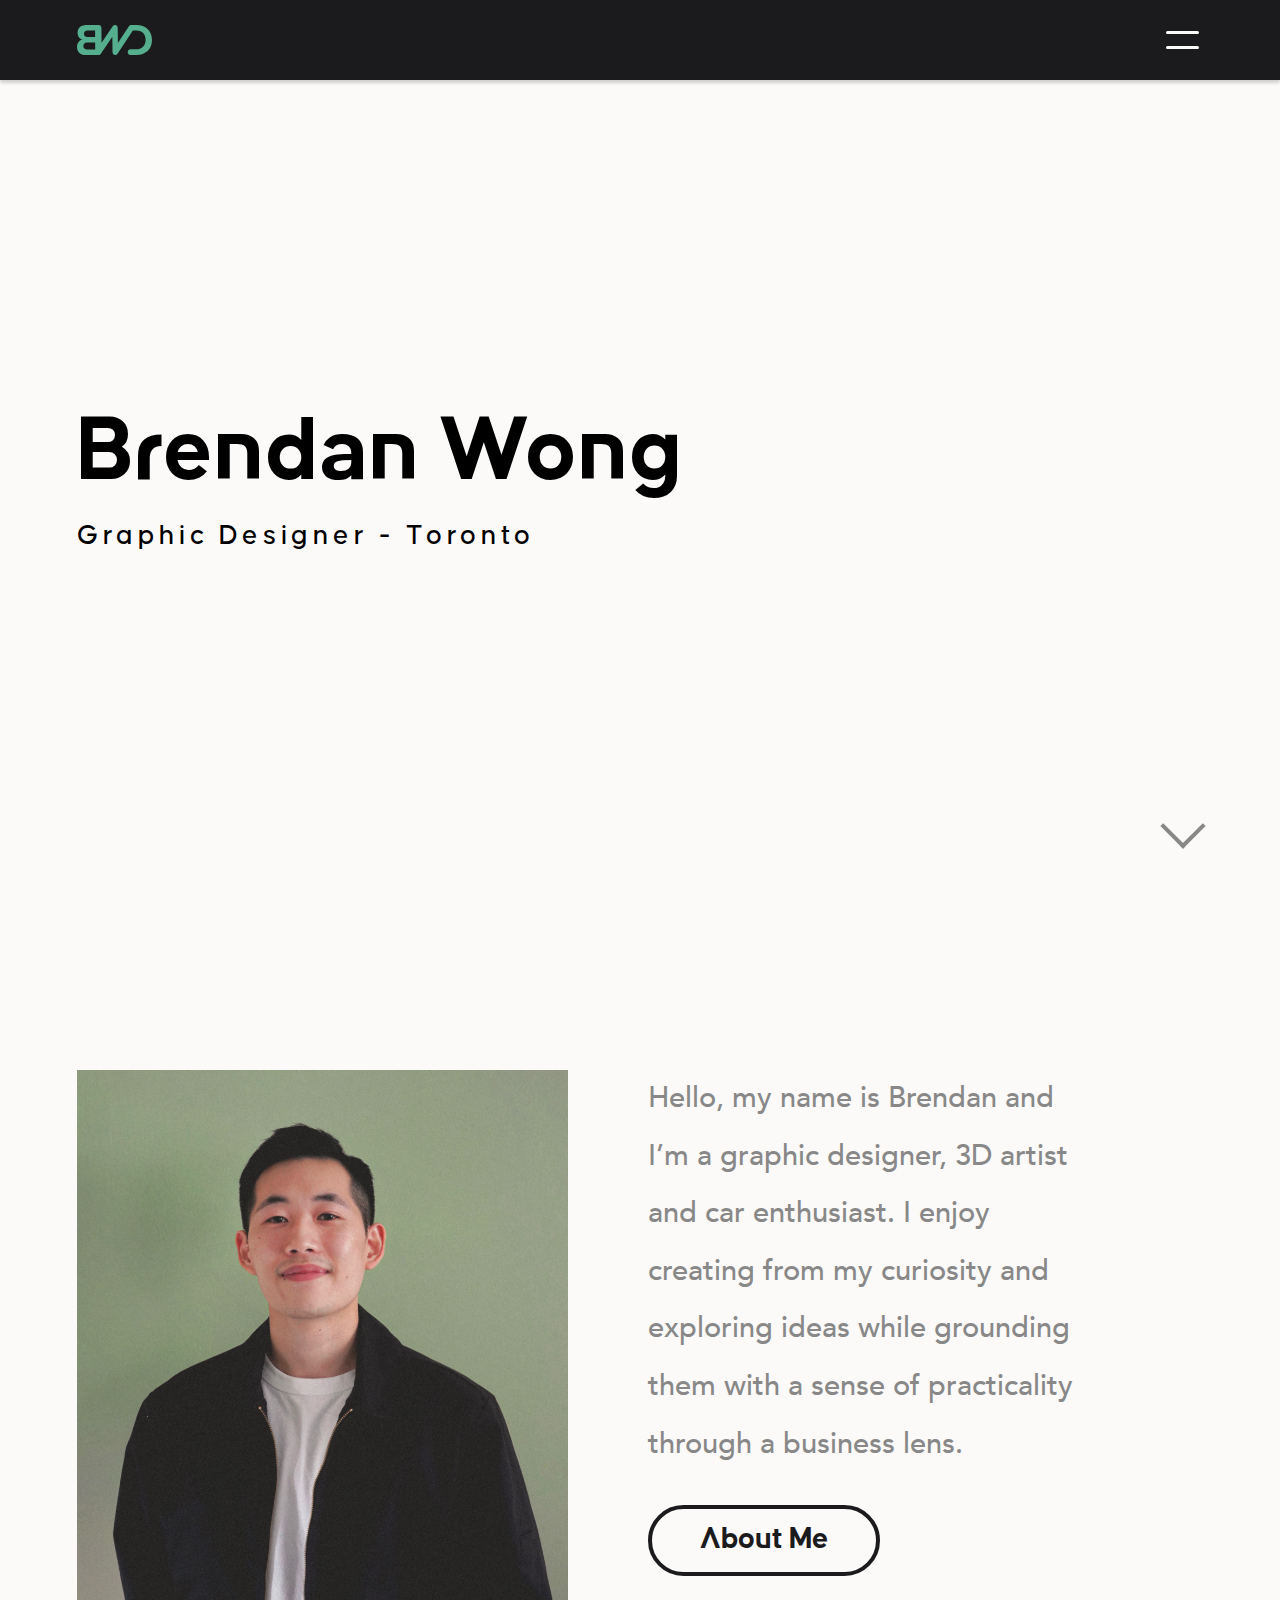
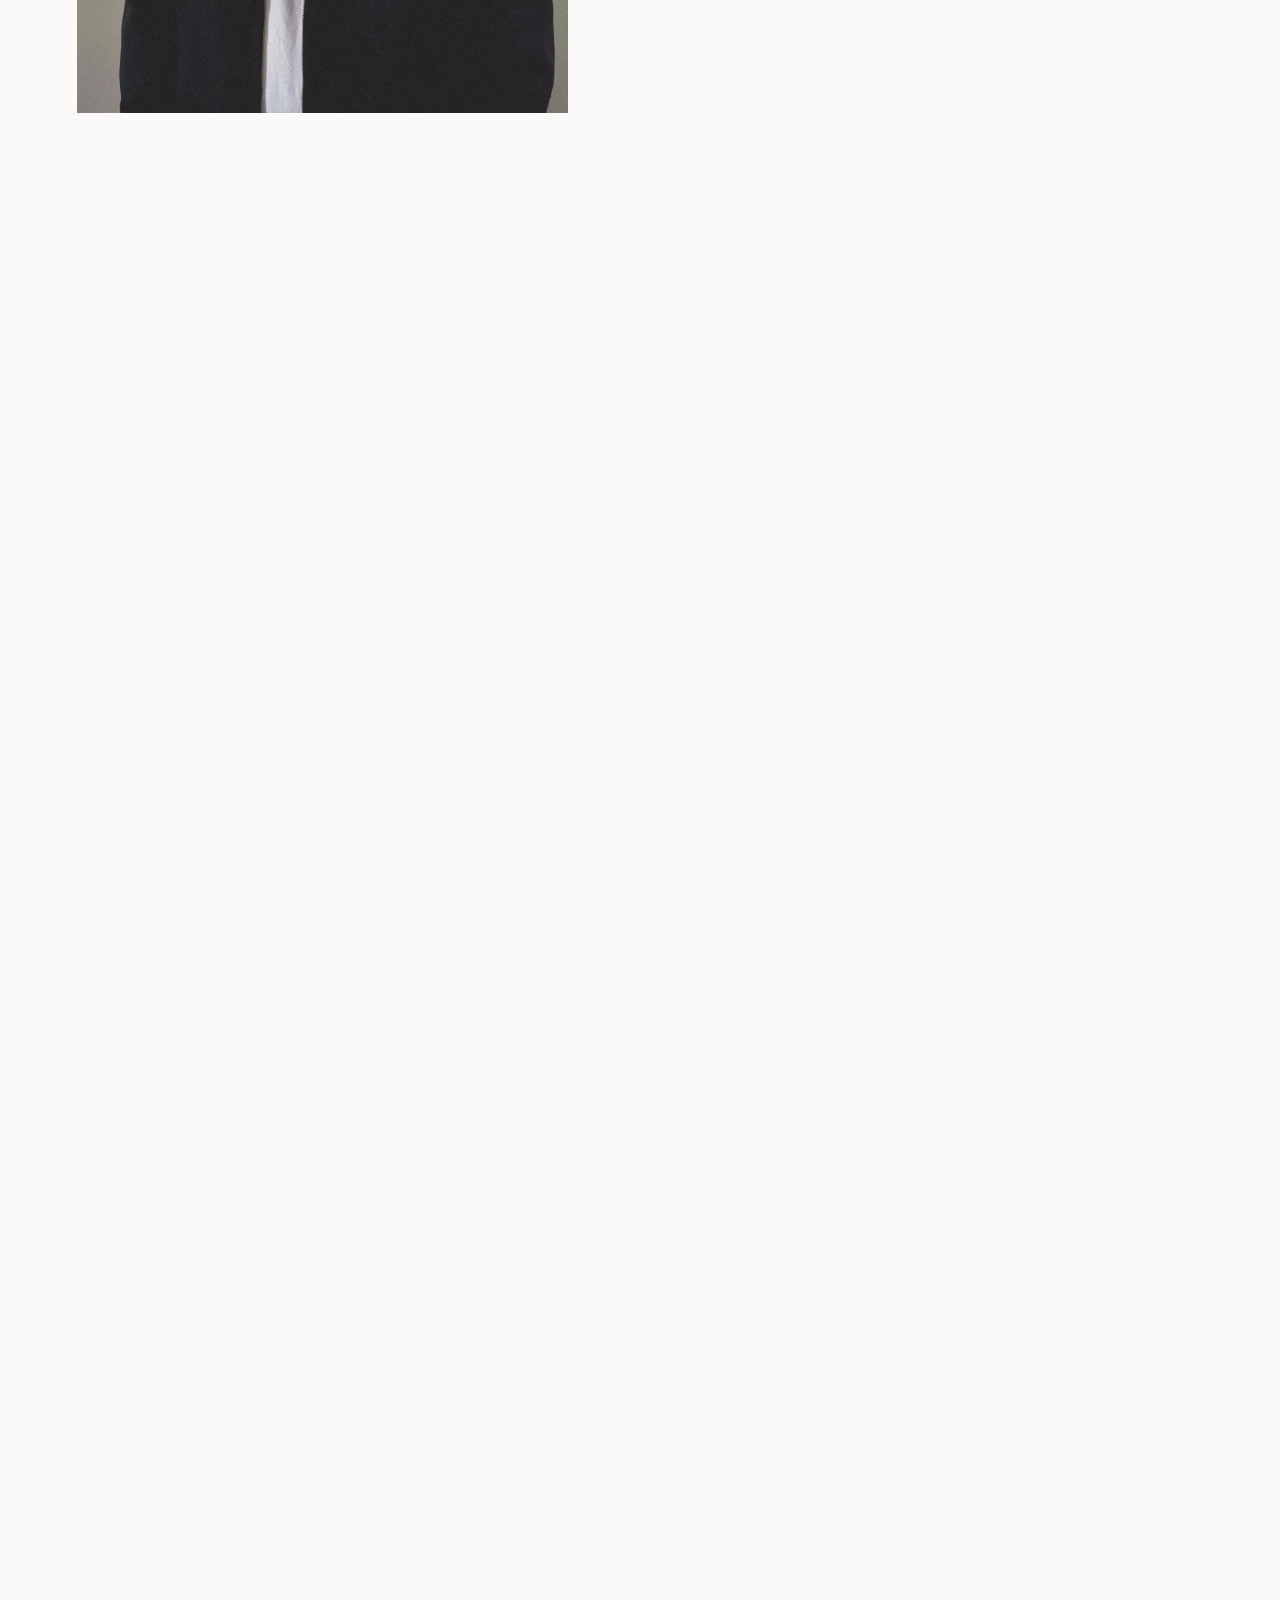
==== index.html @ 690646b8 "arrow and card animations" ====
<!DOCTYPE html>
<html lang="en">
<head>
    <meta charset="UTF-8">
    <meta http-equiv="X-UA-Compatible" content="IE=edge">
    <meta name="viewport" content="width=device-width, initial-scale=1.0">
    <title>Brendan Wong</title>
    <link rel="shortcut icon" href="assets/images/logofavicon.png" type="image/png">
    <link rel="stylesheet" href="css/css-reset.css">
    <link rel="stylesheet" href="css/hamburger.css">
    <link href="https://unpkg.com/aos@2.3.1/dist/aos.css" rel="stylesheet">
    <link rel="stylesheet" href="main.css">

</head>
<body>
<!-- navbar -->
<div class="container">

    <header class="nav-down">
    <a href="index.html"><img src="assets/images/logo.svg" class="logo" alt="Brendan Wong Design"></a>
    <div class="menu-icon">
		<input type="checkbox" id="hamburger">
		<label for="hamburger">
			<span></span>
			<span></span>
        </label>
	</div>
        <div class="navigation">
        <div class="navitext">
            <h1>01</h1>
            <a href="index.html" id="currentpage">Work</a>
            <h1>02</h1>
            <a href="about.html">My Story</a>
            <h1>03</h1>
            <a href="explorations.html">Explorations</a>
        </div>
    </div> 
    </header>
  
</div>

        <!-- hero section -->
 
            <section class="herobox">
                <img src="assets/images/geometric.co.gif" class="heroimage" alt="floating cone and cylinder shapes">
                <div class="container">
                    <div class="herotext">
                        <h1>Brendan Wong</h1>
                        <h3>Graphic Designer - Toronto</h3>
                    </div>
                    <a href="#nextsection" class="arrow"></a>
                  
                </div>
            </section>

        <!-- about section -->

    <div class="filler" id="nextsection"></div>
        
    <div class="container">
            <section class="aboutme">
            <div class="backing"><img src="assets/images/me.jpg" class="headshot" alt="Picture of Brendan Wong">
            </div>
            <div class="aboutmetext">
                <p>
                   Hello, my name is Brendan and I’m a graphic designer, 3D artist and car enthusiast. I enjoy creating from my curiosity and exploring ideas while grounding them with a sense of practicality through a business lens.</p>
                        <a href="about.html">
                            <div class="aboutbutton">
                     <p>About Me</p>
                </div>
            </a>
            </div>
            </section>
    </div>

        <!-- project title section -->
        <div data-aos="fade-up">
            <div class="container">
                <section class="texttop">
                    <h1>My Work</h1>
                    <p>Learning one project at a time.......</p>
                </section>
            </div>
        </div>

        <!-- project section -->
        <div data-aos="fade-up">
        <div class="container">
            <section class="project-cards">
                <div class="card">
                    <a href="WavyRacing.html">
                    <img src="assets/images/WavyRacing/cover.jpg" class="cover" alt="Porsche 997 GT3 cup car livery">
                    <div class="myoverlay">
                    <div class="myhovertext">
                    <h1>Wavy Racing Livery </h1>
                    <p>Livery Design & Visualization</p>
                </div>
                </div>
                    </a>
            </div>
            
                <div class="card">
                    <a href="Apron.html">
                    <img src="assets/images/Apron/cover.jpg" class="cover" alt="Apron food service website design">
                    <div class="myoverlay">
                        <div class="myhovertext">
                        <h1>Apron. </h1>
                        <p>UX & Visual Design</p>
                    </div>
                    </div>
                </a>
                </div>
            
                <div class="card">
                    <a href="JHotRod.html">
                    <img src="assets/images/Jhotrod/cover.jpg" class="cover" alt="Toyota AE86 Levin Rendering inspired by hot rods">
                    <div class="myoverlay">
                        <div class="myhovertext">
                        <h1>Japanese Hot Rod </h1>
                        <p>3D Modelling & Rendering</p>
                    </div>
                    </div>
                    </a>
                </div>
            
                <div class="card">
                    <a href="WabiSabi.html">
                    <img src="assets/images/WabiSabi/cover.jpg" class="cover" alt="Wabi Sabi Typography Signage & Installation">
                    <div class="myoverlay">
                        <div class="myhovertext">
                        <h1>Wabi Sabi Signage </h1>
                        <p>Typography & Installation</p>
                    </div>
                    </div>
                    </a>
                </div>
            
                <div class="card">
                    <a href="InvisionEng.html">
                    <img src="assets/images/InvisionEng/cover.jpg" class="cover" alt="Invision Engineering Solutions Inc Business Card Mockup">
                    <div class="myoverlay">
                        <div class="myhovertext">
                        <h1>InVision Engineering </h1>
                        <p>Logo Design & Layout Design</p>
                    </div>
                    </div>
                    </a>
                </div>
            
            </section>
        </div>
        </div>

    
<!-- footer section -->
<div class="container">
    <footer>
            <div class="breakupline"></div>
            <div data-aos="fade-up">
                <div class="footer-title">
                    <h1>Let's Get in Touch.</h1>
                </div>
    
            <div class="footer-links">
                <div class="footer-left">
                    <ul>
                        <li><a href="mailto:brendanwong20@gmail.com">brendanwong20@gmail.com</a></li>
                    </ul>
                </div>
            <div class="footer-right">
                <ul>
                    <li><a href="assets/resume/BrendanWongResume.pdf">Resume</a></li>
                    <li><a href="https://www.instagram.com/brendow.box/">Instagram</a></li>
                    <li> <a href="https://www.linkedin.com/in/brendanwong1/">Linkedin</a></li>
                    <li> <a href="https://www.behance.net/brendanwong86/">Behance</a></li>
                </ul>
            </div>
            </div>
            <div class="lasttext">
                <p>Copyright © 2022 Designed & Coded by Brendan Wong</p>
            </div>
            </div>
    </footer>
</div>


<!-- js -->
<script src="https://ajax.googleapis.com/ajax/libs/jquery/3.5.1/jquery.min.js"></script>
<script src="js/menu.js"></script>
<script src="js/lockbodyscroll.js"></script>
<script src="https://unpkg.com/aos@2.3.1/dist/aos.js"></script>
<script>AOS.init(
    {
    disable: 'mobile',
    once: true
    });
    </script>




</body>
</html>
---- css/hamburger.css ----
.menu-icon {
	 transform: scale(1.5);
}
 .menu-icon {
	 position: relative;
	 width: 50px;
	 height: 50px;
	 cursor: pointer;
}
 .menu-icon #hamburger {
	 display: block;
	 width: 100%;
	 height: 100%;
	 position: relative;
	 cursor: pointer;
	 z-index: 2;
	 -webkit-touch-callout: none;
	 position: absolute;
	 opacity: 0;
}
 .menu-icon label {
	 margin: auto;
	 position: absolute;
	 top: 0;
	 right: 0;
	 left: 12%;
	 bottom: 0;
	 width: 22px;
	 height: 12px;
}
 .menu-icon span {
	 position: absolute;
	 display: block;
	 width: 100%;
	 height: 2px;
	 background-color: var(--bar-bg, #FBFAF8);
	 border-radius: 1px;
	 transition: all 0.2s cubic-bezier(0.1, 0.82, 0.76, 0.965);
}
 .menu-icon span:first-of-type {
	 top: 0;
}
 .menu-icon span:last-of-type {
	 bottom: 0;
}

 .menu-icon.active span:first-of-type, .menu-icon #hamburger:checked + label span:first-of-type {
	 transform: rotate(45deg);
	 top: 5px;
   background-color: var(--bar-bg, #BFA97B);
}
 .menu-icon.active label:last-of-type, .menu-icon #hamburger:checked + label span:last-of-type {
	 transform: rotate(-45deg);
	 bottom: 5px;
   background-color: var(--bar-bg, #BFA97B);
}
 .menu-icon.active:hover span:first-of-type, .menu-icon.active:hover span:last-of-type, .menu-icon:hover #hamburger:checked + label span:first-of-type, .menu-icon:hover #hamburger:checked + label span:last-of-type {
	 width: 22px;
}
 @media (min-width: 1024px) {
	 .menu-icon:hover span:first-of-type {
		 width: 26px;
	}
	 .menu-icon:hover span:last-of-type {
		 width: 12px;
	}
}
---- main.css ----
/* global */
:root {
    --clr-primary-200:#BFA97B;
    --clr-primary-400:#CDF4E3;
    --clr-primary-600:#55AE8D;
    --clr-base-100:#FBFAF8;
    --clr-base-500:#888888;
    --clr-base-900:#1B1B1D;
    --ff-primary: 'avenir';
    --ff-accent: 'causten';
    --fs-50: 0.8rem;
    --fs-100: 1.25rem;
    --fs-200: 1.563rem;
    --fs-400: 1.953rem;
    --fs-500: 2.441rem;
    --fs-600: 4.769rem;
    --fs-xs: clamp(0.64rem, 1vw + 1rem, 1.563rem);
    --fs-s: clamp(1rem, 5vw + 1rem, 1.953rem);
    --fs-m: clamp(1rem, 1vw + 1rem, 1.953rem);
    --fs-l: clamp(2.441rem, 8vw + 1rem, 4.769rem);
    --fs-xl: clamp(1.25rem, 8vw + 1rem, 5.961rem);
}

/* fonts */
@font-face {
    font-family: 'avenir';
    src: url(assets/fonts/Avenir-Book.ttf)format('truetype');
    font-weight:200;
    font-style: normal;
}
@font-face {
    font-family: 'avenir';
    src: url(assets/fonts/Avenir-Medium.ttf)format('truetype');
    font-weight: 400;
    font-style: normal;
}
@font-face {
    font-family: 'avenir';
    src: url(assets/fonts/Avenir-MediumOblique.ttf)format('truetype');
    font-weight: 400;
    font-style: oblique;
}
@font-face {
    font-family: 'avenir';
    src: url(assets/fonts/Avenir-Black.ttf)format('truetype');
    font-weight: 600;
    font-style: normal;
}
@font-face {
    font-family: 'causten';
    src: url(assets/fonts/Causten-Bold.ttf)format('truetype');
    font-weight: bold;
    font-style: normal;
}
@font-face {
    font-family: 'causten';
    src: url(assets/fonts/Causten-Medium.ttf)format('truetype');
    font-weight: normal;
    font-style: normal;
}

html {
    scroll-behavior: smooth;
    overscroll-behavior: none;
    position: static;
    overflow-y: auto;
}

body {
    background-color:#FBFAF8; 
}

h1,
h2,
h3 {
    font-family: var(--ff-accent);
    font-weight: bold;
    line-height: 1;
}

a {
    color: var(--clr-base-900);
    text-decoration: none;
}

a,p {
    font-family: var(--ff-primary);
    font-weight: 400;
    font-size: var(--fs-200);
    line-height: 2;
}

img {
    max-width: 100%;
    display: block;
}

div:hover, a:hover, span:hover {
    transition: all .3s ease;
    -webkit-transition: all .3s ease;
}

.container {
    margin-inline: auto;
    width: min(88%,125rem);  
}

.container-projects {
    margin-inline: auto;
    width: min(58%,115rem);  
}

section:not(.herobox) {
    padding-block: min(10vh,8rem);
}

/* navbar */
header {
    padding-inline: clamp(1.25rem, 6vw, 10rem);
    background-color:var(--clr-base-900);
    height: 5rem;
    width: 100%;
    box-shadow: 0px 3px 3px rgba(0, 0, 0, 0.166);
    position: fixed;
    top:0;
    left:0;
    display: flex;
    justify-content: space-between;
    align-items: center;
    transition: top 0.2s ease-in-out;
    z-index: 99;
}

.navigation {
    padding-inline: clamp(1.25rem, 6vw, 10rem);
    background-color:var(--clr-base-900);
    height: 0;
    position: fixed;
    overflow: hidden;
    top:5rem;
    left:0;
    right:0;
    transition: top 0.2s ease-in-out;
    transition: 0.5s;
}

.nav-up {
    top: -10rem;
}

.logo {
    width: 25%;
}

  .navitext {
      place-items: center;
    padding-block: min(10vh,2rem);
  }
.navigation h1 {
    font-family: var(--ff-primary);
    font-weight: 900;
    font-size: var(--fs-xs);
    color: var(--clr-base-100);
  }
  .navigation a {
    font-family: var(--ff-accent);
    font-feature-settings: "aalt";
    font-weight: bold;
    display: block;
    font-size: var(--fs-l);
    color: rgba(0, 0, 0, 0);
    -webkit-text-stroke: 1px var(--clr-base-100);
    padding-block: min(1vh, 3rem);
    padding-inline: min(5vw, 10rem);
  }

  .navigation a:hover {
    color: var(--clr-primary-400);
    -webkit-text-stroke: 1px transparent;
  }

  #currentpage {
    color: var(--clr-base-100);
    -webkit-text-stroke: 1px transparent;
  }

  
/* main page */
/* hero section */
.heroimage {
    position: relative;
    width: 100%;
    min-height: 100vh;
    object-fit: cover;
}

.herotext {
    position: absolute;
    top: 45%;
}

.herotext h1 {
    font-size: var(--fs-xl);
    font-feature-settings: "aalt";
}

.herotext h3 {
    font-weight: 200;
    font-size: var(--fs-m);
    letter-spacing: 0.3rem;
    line-height: 8vh;
}

.arrow {
position: absolute;
  content: '';
  width: 2rem;
  height: 2rem;
  right: min(6.3vw, 10.3rem);
  top: 90%;
  border-left: none;
  border-top: none;
  border-right: 0.3rem var(--clr-base-500) solid;
  border-bottom: 0.3rem var(--clr-base-500) solid;
  transform: rotate(45deg);
  transition: 0.5s all ease 0s;
  -webkit-transition: 0.5s all ease 0s;
  -moz-transition: 0.5s all ease 0s;
  -ms-transition: 0.5s all ease 0s;
}

.arrow:hover {
    border-right: 0.3rem var(--clr-primary-600) solid;
    border-bottom: 0.3rem var(--clr-primary-600) solid;
}

  
/* short bio section */

.filler {
    height: 2rem;
}

.aboutme {
    display: flex;
    flex-direction: row;
    justify-content: space-between;
    margin-top: 3rem;
}

.aboutme img {
    width: 100%;
    padding-right: 5rem;
}

.aboutmetext {
    padding-right: 8rem;
}

.aboutmetext p {
    font-size: var(--fs-m);
    color: var(--clr-base-500);
}

.aboutbutton {
    background-color: transparent;
    border: 0.3rem #1b1b1d;
    border-style: solid;
    border-radius: 5rem;
    padding: 0 3rem;
    display: inline-block;
    position: relative;
    margin-top: 2rem;
}

.aboutbutton p {
    color: var(--clr-base-900);
    font-family: var(--ff-accent);
    font-feature-settings: "aalt";
    text-align: center;
    font-weight: 600;
    font-size: var(--fs-s);  
}

.aboutbutton:hover {
    background-color:var(--clr-primary-400);
}

/* projects title */
.texttop h1{
    font-size: var(--fs-xl);
    font-feature-settings: "aalt";
    color: var(--clr-primary-600);
}

.texttop p {
    margin-top: 1rem;
    font-weight: 200;
    font-size: var(--fs-400);
}

/* project cards */
.container-projects {
    display: flex;
    flex-wrap: wrap;
}

.card {
    position: relative;
    background-color: var(--clr-base-500);
    width: 100%;
    height: 50vh;
    margin-bottom: 7vh;
    transition: 0.5s all ease 0s;
    -webkit-transition: 0.5s all ease 0s;
    -moz-transition: 0.5s all ease 0s;
    -ms-transition: 0.5s all ease 0s;
} 

.card:hover{
    transform: translateY(-1rem);
}

.cover {
    width: 100%;
    height: 100%;
    object-fit: cover;
}

.myoverlay {
    position: absolute;
    opacity: 0;
    width: 100%;
    height: 50vh;
    top: 0;
    left: 0;
    background: linear-gradient(180deg, rgba(123, 140, 133, 0.8) 26%, rgba(111,84,38,0.12) 100%);
}

.myoverlay:hover {
    opacity: 1;  
}

.myhovertext {
    padding-block: min(50vh, 3rem);
    padding-inline: min(50vw, 1rem);
}

.myhovertext h1 {
    font-size: var(--fs-600);
    color: var(--clr-base-100);
    font-feature-settings: "aalt";
    margin-bottom: 1rem;
}

.myhovertext p {
    font-size: var(--fs-400);
    color: var(--clr-base-100);
}

/* about page */
/* text & image */
.mystory {
    margin-top: 6rem;
    display: flex;
    align-items:flex-start;
    justify-content: space-between;
}

.mystory p {
    margin-right: 8rem;
    font-weight: 200;
    font-size: var(--fs-200);
}


/* accordions */

.dropdown {
    margin-bottom: 5rem;
}

.line {
    background-color: var(--clr-base-500);
    min-height: 0.2rem;
}

.FAQ {
    display: flex;
    align-items: center;
    justify-content: space-between;
    flex-wrap: wrap;
}

.FAQ h1 {
    font-family: var(--ff-accent);
    font-weight: bold;
    font-size: var(--fs-m);
    margin: 2rem 0;
}

.content div {
    margin: 2rem 0;
}

.content h3 {
    font-size: var(--fs-200);
    margin-top: 2rem;
    margin-bottom: 1rem;
}

.content p {
    font-weight: 200;
    font-size: var(--fs-100);
}

.accordion {
    background-color: transparent;
    border-style: none;
}

.content img {
    margin-left: auto;
    margin-right: auto;
    width: 80%;
}

  .content {
    width: 100%;
    max-height: 0;
    overflow: hidden;
    transition: max-height 0.3s ease-out;
  }
  
  .accordion:after {
    margin-right: 3em;
    content: url(css/svg/accordion-add.svg);
    
  }
  .active:after {
    content: url(css/svg/accordion-minus.svg);  }

  /* project page */

.introimage {
    position: relative;
    width: 100%;
    height: 80vh;
    padding-top: 5rem;
}

.introimage img {
    width: 100%;
    height: 100%;
    object-fit: cover;
}

.bigtitle {
    padding-block: min(5vh,3rem);
}

.bigtitle h1 {
    font-feature-settings: "aalt";
    font-size: var(--fs-600);

}

.projectdetails {
    display: flex;
    margin-bottom: 5rem;
}

.col {
    padding-top: 10rem;
    padding-right: 8rem;

}

.projectdetails h3 {
    font-size:var(--fs-200);
    padding-bottom: 1rem;
}

.projectdetails p {
    font-family: var(--ff-accent);
    font-weight: normal;
    font-size:var(--fs-100);
    color: var(--clr-base-500);
    line-height: 4rem;
}

.writing {
    padding-block: min(3vh,1rem);
}

.writing img, iframe {
    margin: 0 auto;
    padding-bottom: 2rem;
}

iframe {
    width: 100%;
    height: 100vh;
}

.writing h1 {
    font-size:var(--fs-500);
    padding-block: min(5vh,2rem);
}

.writing h3 {
    font-size:var(--fs-100);
    padding-bottom: 1rem;
}

.writing p {
    font-weight: 200;
    font-size:var(--fs-100);
    padding-bottom: 2rem;
}

.question {
    margin: 2rem 0;
    background-color: var(--clr-base-900);
}

.question h1 {
    padding: 3rem 0;
    font-size:var(--fs-500);
    color: var(--clr-base-100);
}

.spacing {
    padding: 3rem 0;
}

/* exploration page */
/* carousel */

.carousel-container h3{
    font-size: var(--fs-m);
    margin-bottom: 5rem;
}

.slideshow {
    width: min(78%,115rem);
    margin-left: auto;
    margin-right: auto;
    margin-top: 2rem;
}
/* footer */

.footer-title {
    padding-block: min(2vh, 1rem);
}

.breakupline {
    background-color: var(--clr-base-500);
    min-height: 0.22rem;
}

.footer-links {
    display: flex;
    justify-content: space-between;
    flex-wrap: wrap;
    padding-block: min(10vh, 8rem);
    font-weight: 200;
}

.footer-links ul {
    margin: 0;
    padding: 0;
    list-style: none;
}

.footer-right {
    margin-right: 17rem;
}

footer h1{
    font-size: var(--fs-l);
    font-feature-settings: "aalt";
    color: var(--clr-primary-600);
}

footer a {
    font-size: var(--fs-200);
    font-weight: 200;
    text-decoration: underline;
}

footer a:hover {
    color:var(--clr-primary-200);
}

footer p {
    font-size: var(--fs-50);
}

.lasttext {
    padding-block: min(2vh, 1rem);
    padding-right: 5rem;

}

@media (max-width:62.5em) {
:root {
        --fs-50: 0.64rem;
        --fs-100: 1rem;
        --fs-200: 1.25rem;
        --fs-400: 1.563rem;
        --fs-600: 3.052rem;
    }
    
    .container-projects {
        margin-inline: auto;
        width: min(88%,125rem);  
    }

    section:not(.herobox) {
        padding-block: min(5vh,4rem);
    }

    /* navbar */
   

    /* main page */
    /* hero section */
    .herotext h3 {
        letter-spacing: 0rem;
    }
    .arrow {
          width: 1.5rem;
          height: 1.5rem;
          right: min(7.5vw, 10.3rem);
          border-right: 0.25rem var(--clr-base-500) solid;
          border-bottom: 0.25rem var(--clr-base-500) solid;
        }
    /* short bio section */
    .aboutme {
        flex-direction: column;
    }

    .aboutme img,
    .aboutmetext {
        padding: 1rem 0;
    }

    .aboutmetext p {
        font-size: var(--fs-400);
    }

    .aboutbutton {
        width: 100%;
    }

    .card:hover{
        transform: translateY(0);
    }

    /* about page */
    /* text & image */
    .mystory {
       flex-direction: column-reverse;
    }
    
    .mystory p {
        margin: 2rem auto;
    }

    .accordion:after {
        margin-right: 1.5em;        
      }
    /* project page */

    .introimage {
        height: 50vh;
    }

    .projectdetails {
      flex-direction: column;
      margin-bottom: 1rem;
    }
    .col {
        padding-top: 2rem;
        padding-right: 0;
    }
    
    .projectdetails p {
        line-height: 2rem;
    }

    .writing p {
        padding-bottom: 1rem;
    }

    /* footer */

    .footer-links {
        flex-direction: column;
        padding-block: min(5vh, 3rem);
    }

    .footer-right {
        margin-right: 5rem;
    }
}
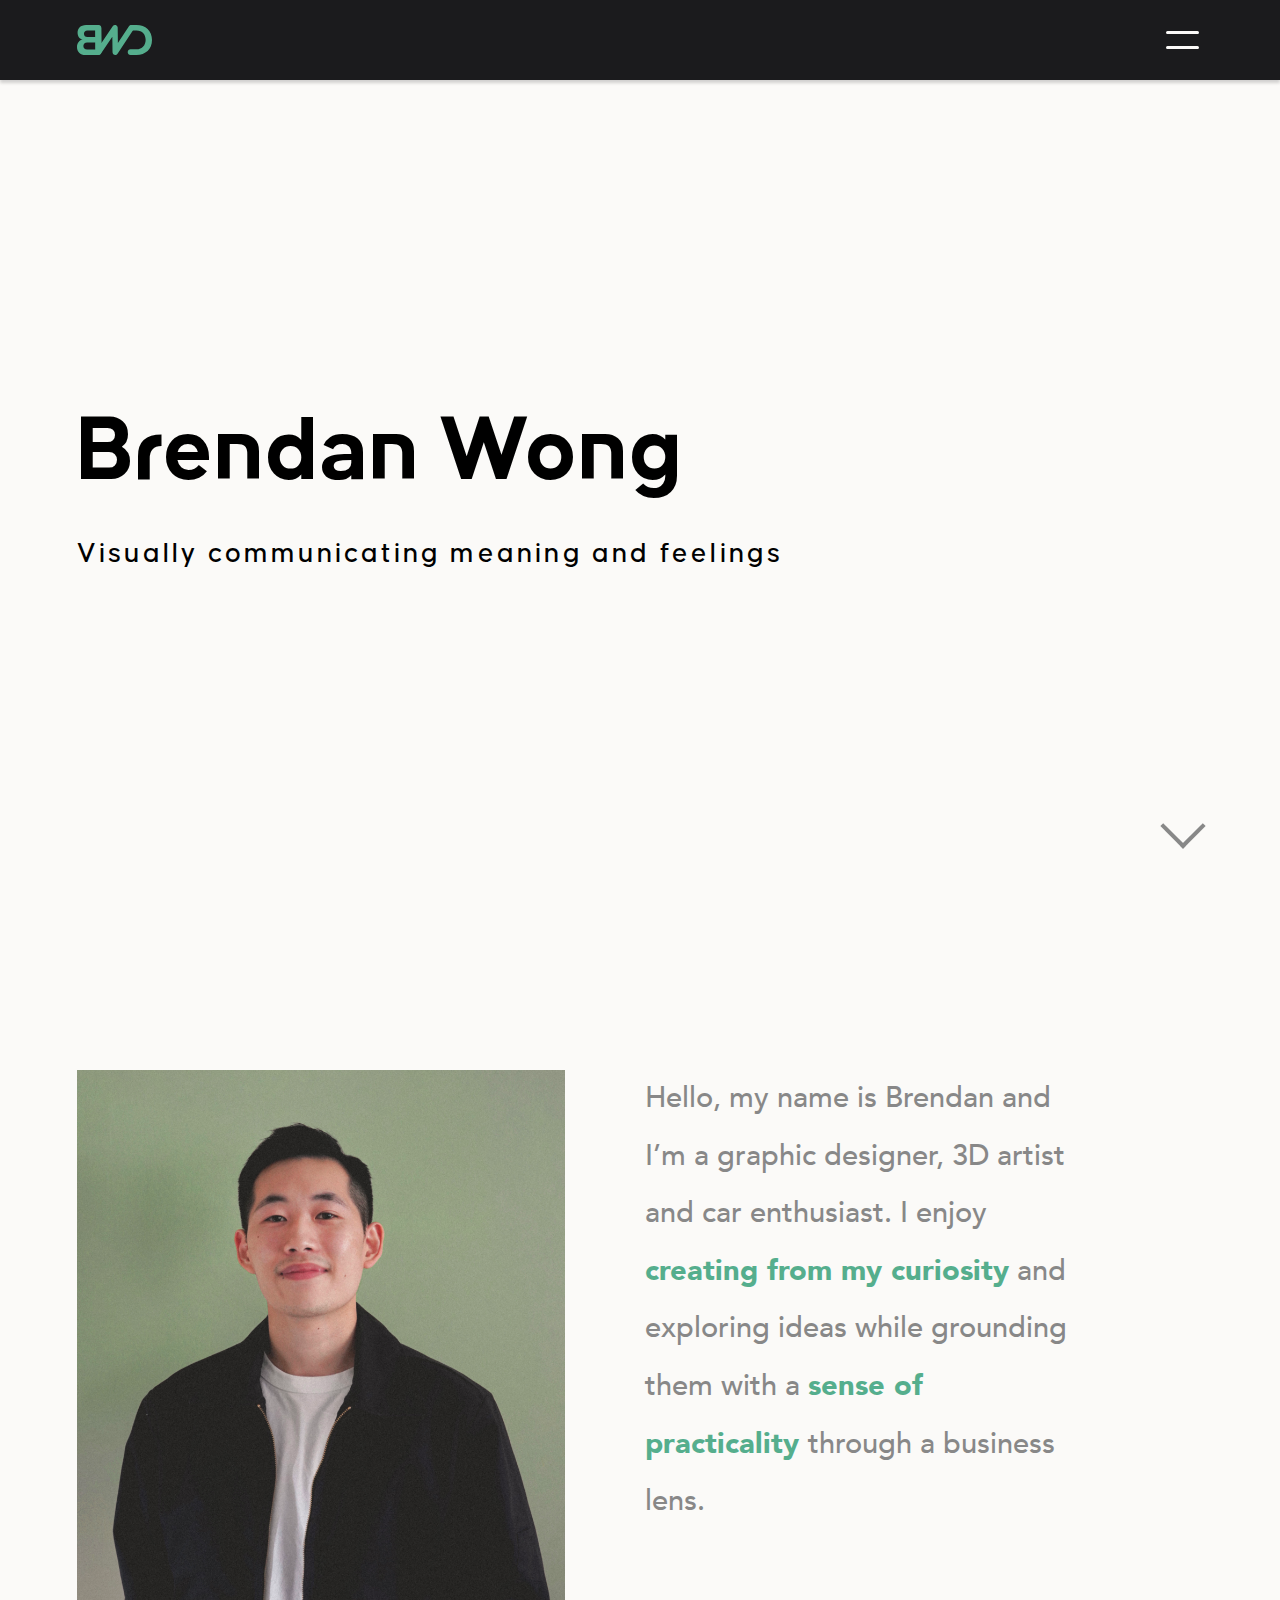
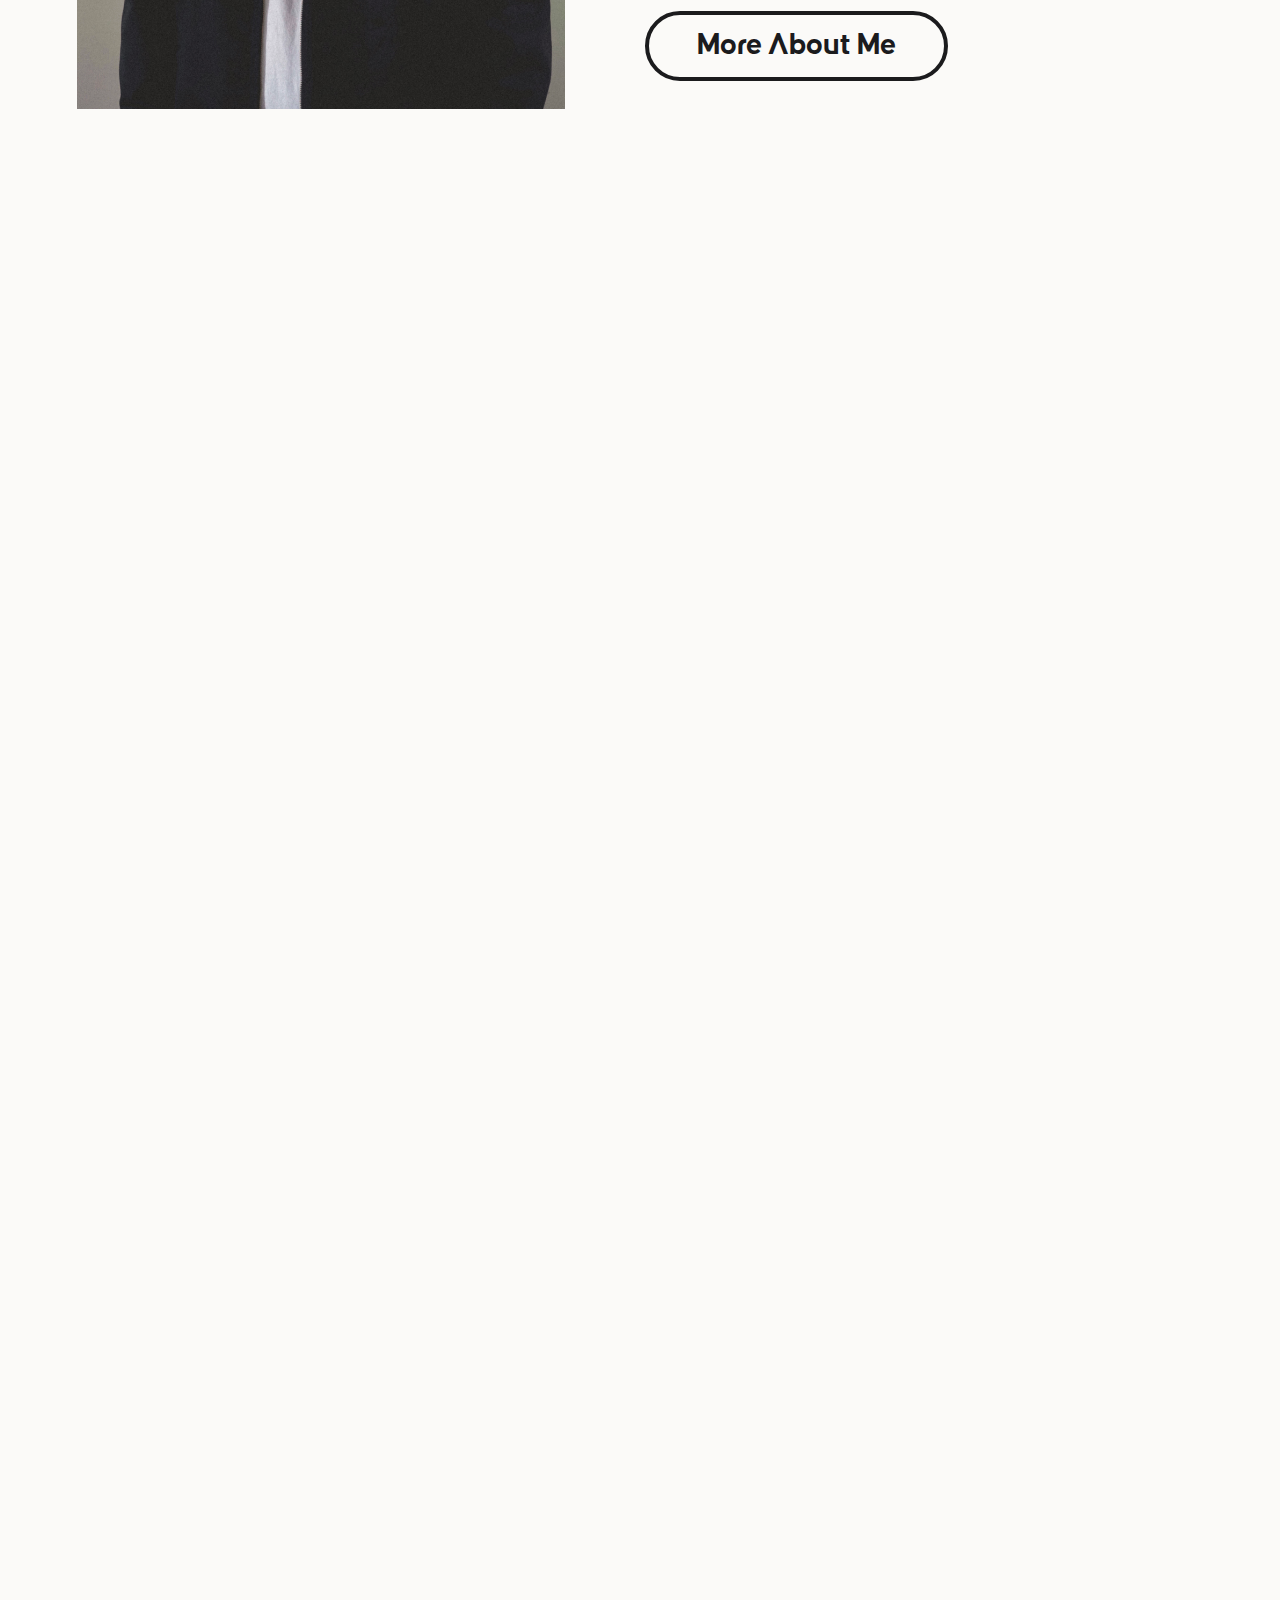
==== commit 395d641b: "Update #1" ====
--- a/index.html
+++ b/index.html
@@ -46,7 +46,7 @@
                 <div class="container">
                     <div class="herotext">
                         <h1>Brendan Wong</h1>
-                        <h3>Graphic Designer - Toronto</h3>
+                        <h3>Visually communicating meaning and feelings</h3>
                     </div>
                     <a href="#nextsection" class="arrow"></a>
                   
@@ -63,10 +63,10 @@
             </div>
             <div class="aboutmetext">
                 <p>
-                   Hello, my name is Brendan and I’m a graphic designer, 3D artist and car enthusiast. I enjoy creating from my curiosity and exploring ideas while grounding them with a sense of practicality through a business lens.</p>
+                   Hello, my name is Brendan and I’m a graphic designer, 3D artist and car enthusiast. I enjoy <span>creating from my curiosity</span> and exploring ideas while grounding them with a <span> sense of practicality </span>through a business lens.</p>
                         <a href="about.html">
                             <div class="aboutbutton">
-                     <p>About Me</p>
+                     <p>More About Me</p>
                 </div>
             </a>
             </div>
@@ -110,6 +110,30 @@
                     </div>
                 </a>
                 </div>
+
+                <div class="card">
+                    <a href="InvisionEng.html">
+                    <img src="assets/images/InvisionEng/cover.jpg" class="cover" alt="Invision Engineering Solutions Inc Business Card Mockup">
+                    <div class="myoverlay">
+                        <div class="myhovertext">
+                        <h1>InVision Engineering </h1>
+                        <p>Logo Design & Layout Design</p>
+                    </div>
+                    </div>
+                    </a>
+                </div>
+
+                <div class="card">
+                    <a href="WabiSabi.html">
+                    <img src="assets/images/WabiSabi/cover.jpg" class="cover" alt="Wabi Sabi Typography Signage & Installation">
+                    <div class="myoverlay">
+                        <div class="myhovertext">
+                        <h1>Wabi Sabi Signage </h1>
+                        <p>Typography & Installation</p>
+                    </div>
+                    </div>
+                    </a>
+                </div>
             
                 <div class="card">
                     <a href="JHotRod.html">
@@ -123,29 +147,9 @@
                     </a>
                 </div>
             
-                <div class="card">
-                    <a href="WabiSabi.html">
-                    <img src="assets/images/WabiSabi/cover.jpg" class="cover" alt="Wabi Sabi Typography Signage & Installation">
-                    <div class="myoverlay">
-                        <div class="myhovertext">
-                        <h1>Wabi Sabi Signage </h1>
-                        <p>Typography & Installation</p>
-                    </div>
-                    </div>
-                    </a>
-                </div>
-            
-                <div class="card">
-                    <a href="InvisionEng.html">
-                    <img src="assets/images/InvisionEng/cover.jpg" class="cover" alt="Invision Engineering Solutions Inc Business Card Mockup">
-                    <div class="myoverlay">
-                        <div class="myhovertext">
-                        <h1>InVision Engineering </h1>
-                        <p>Logo Design & Layout Design</p>
-                    </div>
-                    </div>
-                    </a>
-                </div>
+                
+            
+                
             
             </section>
         </div>
--- a/main.css
+++ b/main.css
@@ -207,8 +207,8 @@
 .herotext h3 {
     font-weight: 200;
     font-size: var(--fs-m);
-    letter-spacing: 0.3rem;
-    line-height: 8vh;
+    letter-spacing: 0.2rem;
+    line-height: 12vh;
 }
 
 .arrow {
@@ -262,6 +262,11 @@
     color: var(--clr-base-500);
 }
 
+.aboutmetext p span {
+    font-weight: bold;
+    color: var(--clr-primary-600);
+}
+
 .aboutbutton {
     background-color: transparent;
     border: 0.3rem #1b1b1d;
@@ -270,7 +275,7 @@
     padding: 0 3rem;
     display: inline-block;
     position: relative;
-    margin-top: 2rem;
+    margin-top: 5rem;
 }
 
 .aboutbutton p {
@@ -318,7 +323,8 @@
 } 
 
 .card:hover{
-    transform: translateY(-1rem);
+    transition-delay: 30ms;
+    transform: translateY(-0.3rem);
 }
 
 .cover {
@@ -338,6 +344,7 @@
 }
 
 .myoverlay:hover {
+    transition-delay: 30ms;
     opacity: 1;  
 }
 
@@ -373,6 +380,10 @@
     font-size: var(--fs-200);
 }
 
+.mystory p span {
+    font-weight: bold;
+}
+
 
 /* accordions */
 
@@ -382,7 +393,8 @@
 
 .line {
     background-color: var(--clr-base-500);
-    min-height: 0.2rem;
+    border-radius: 25px;
+    min-height: 0.22rem;
 }
 
 .FAQ {
@@ -556,6 +568,7 @@
 
 .breakupline {
     background-color: var(--clr-base-500);
+    border-radius: 25px;
     min-height: 0.22rem;
 }
 
@@ -627,7 +640,9 @@
     /* main page */
     /* hero section */
     .herotext h3 {
+        font-size: var(--fs-m)/0.3;
         letter-spacing: 0rem;
+        line-height: 8vh;
     }
     .arrow {
           width: 1.5rem;
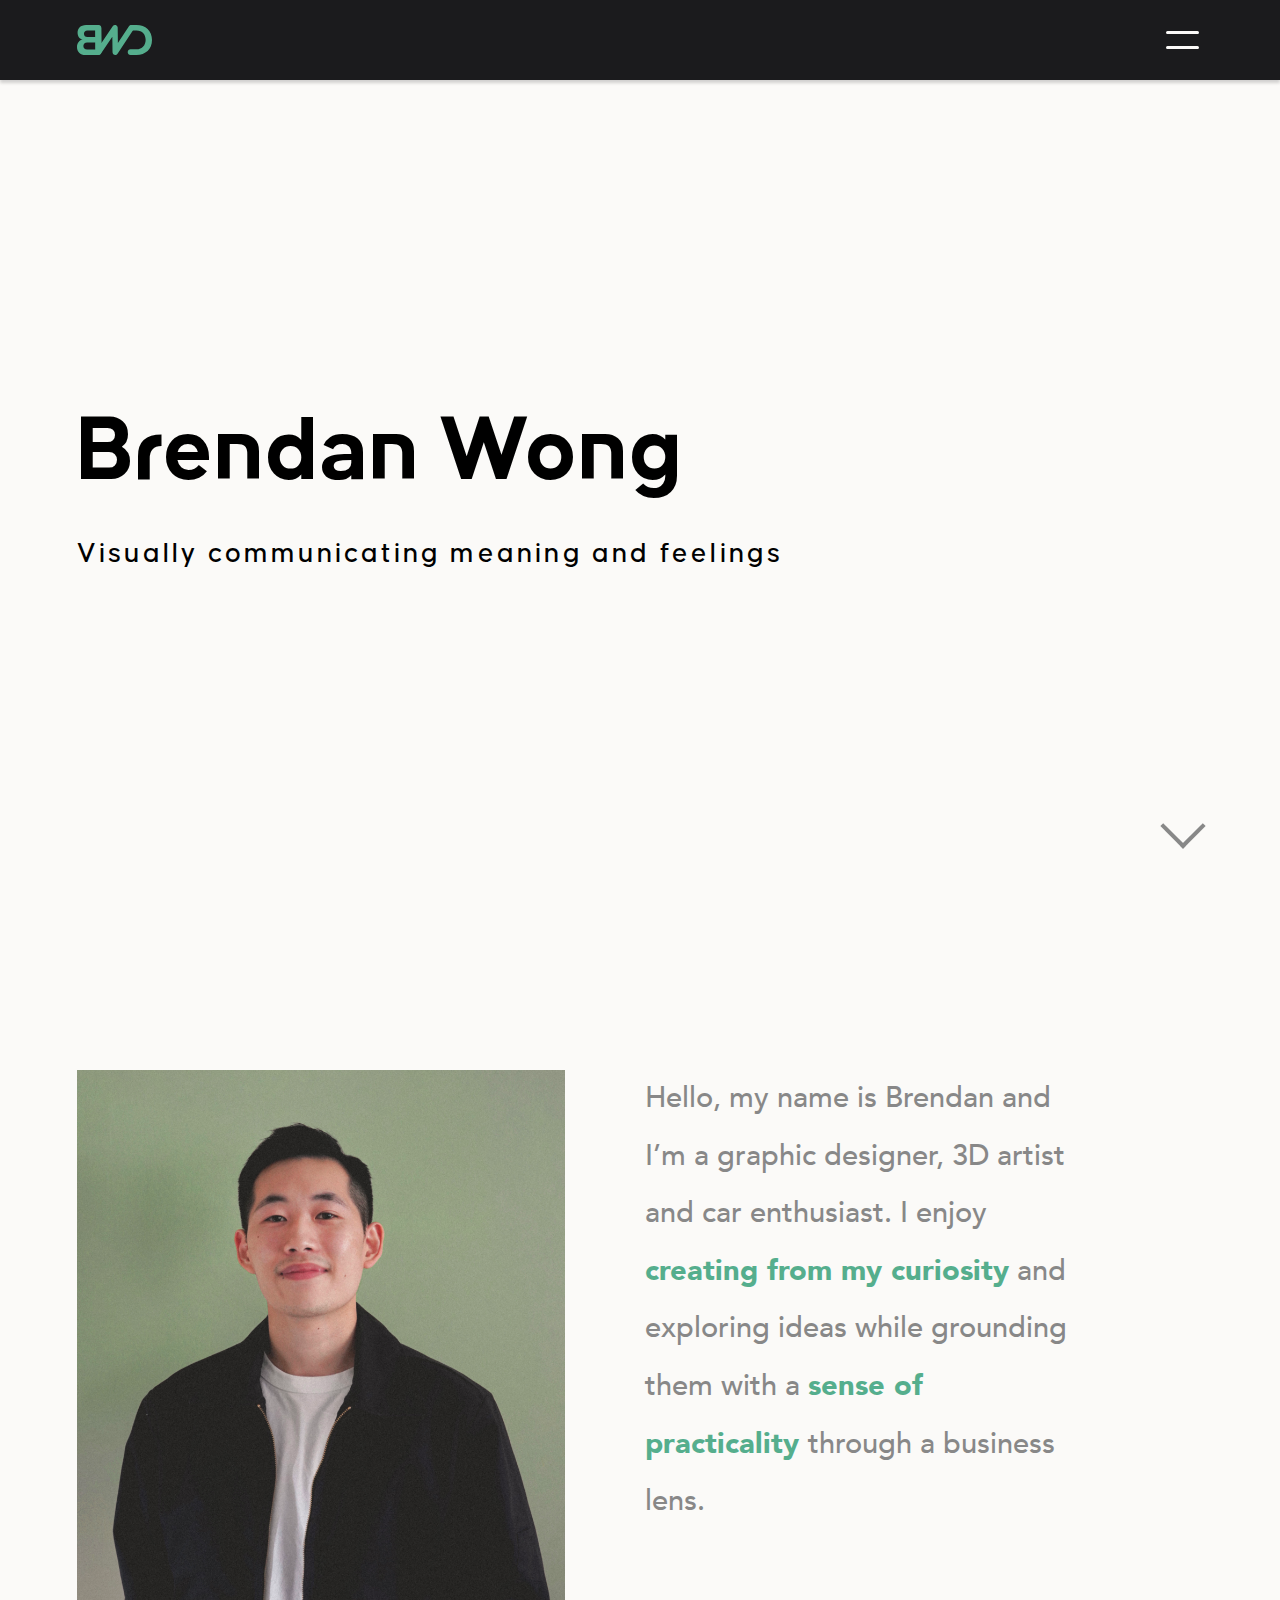
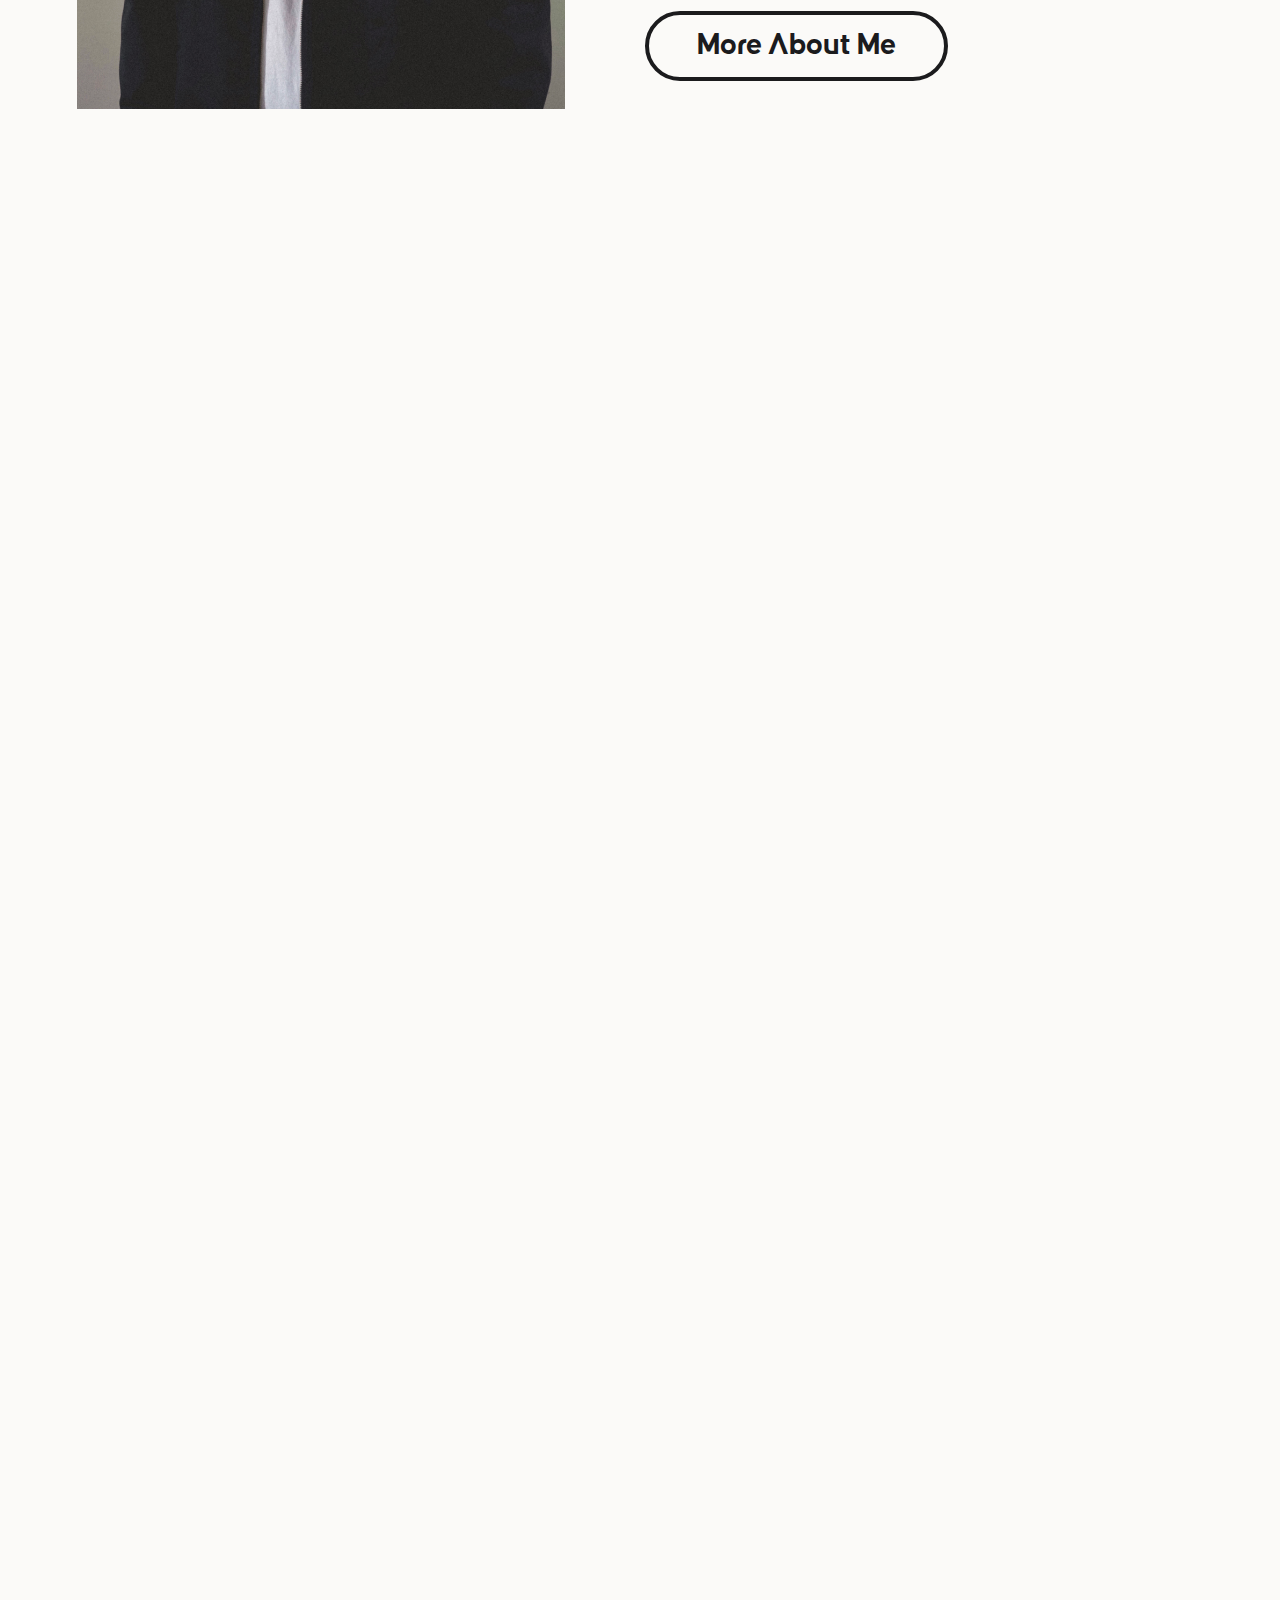
==== commit a04f887f: "removed resume" ====
--- a/index.html
+++ b/index.html
@@ -173,9 +173,8 @@
                 </div>
             <div class="footer-right">
                 <ul>
-                    <li><a href="assets/resume/BrendanWongResume.pdf">Resume</a></li>
+                    <li> <a href="https://www.linkedin.com/in/brendanwong1/">Linkedin</a></li>
                     <li><a href="https://www.instagram.com/brendow.box/">Instagram</a></li>
-                    <li> <a href="https://www.linkedin.com/in/brendanwong1/">Linkedin</a></li>
                     <li> <a href="https://www.behance.net/brendanwong86/">Behance</a></li>
                 </ul>
             </div>
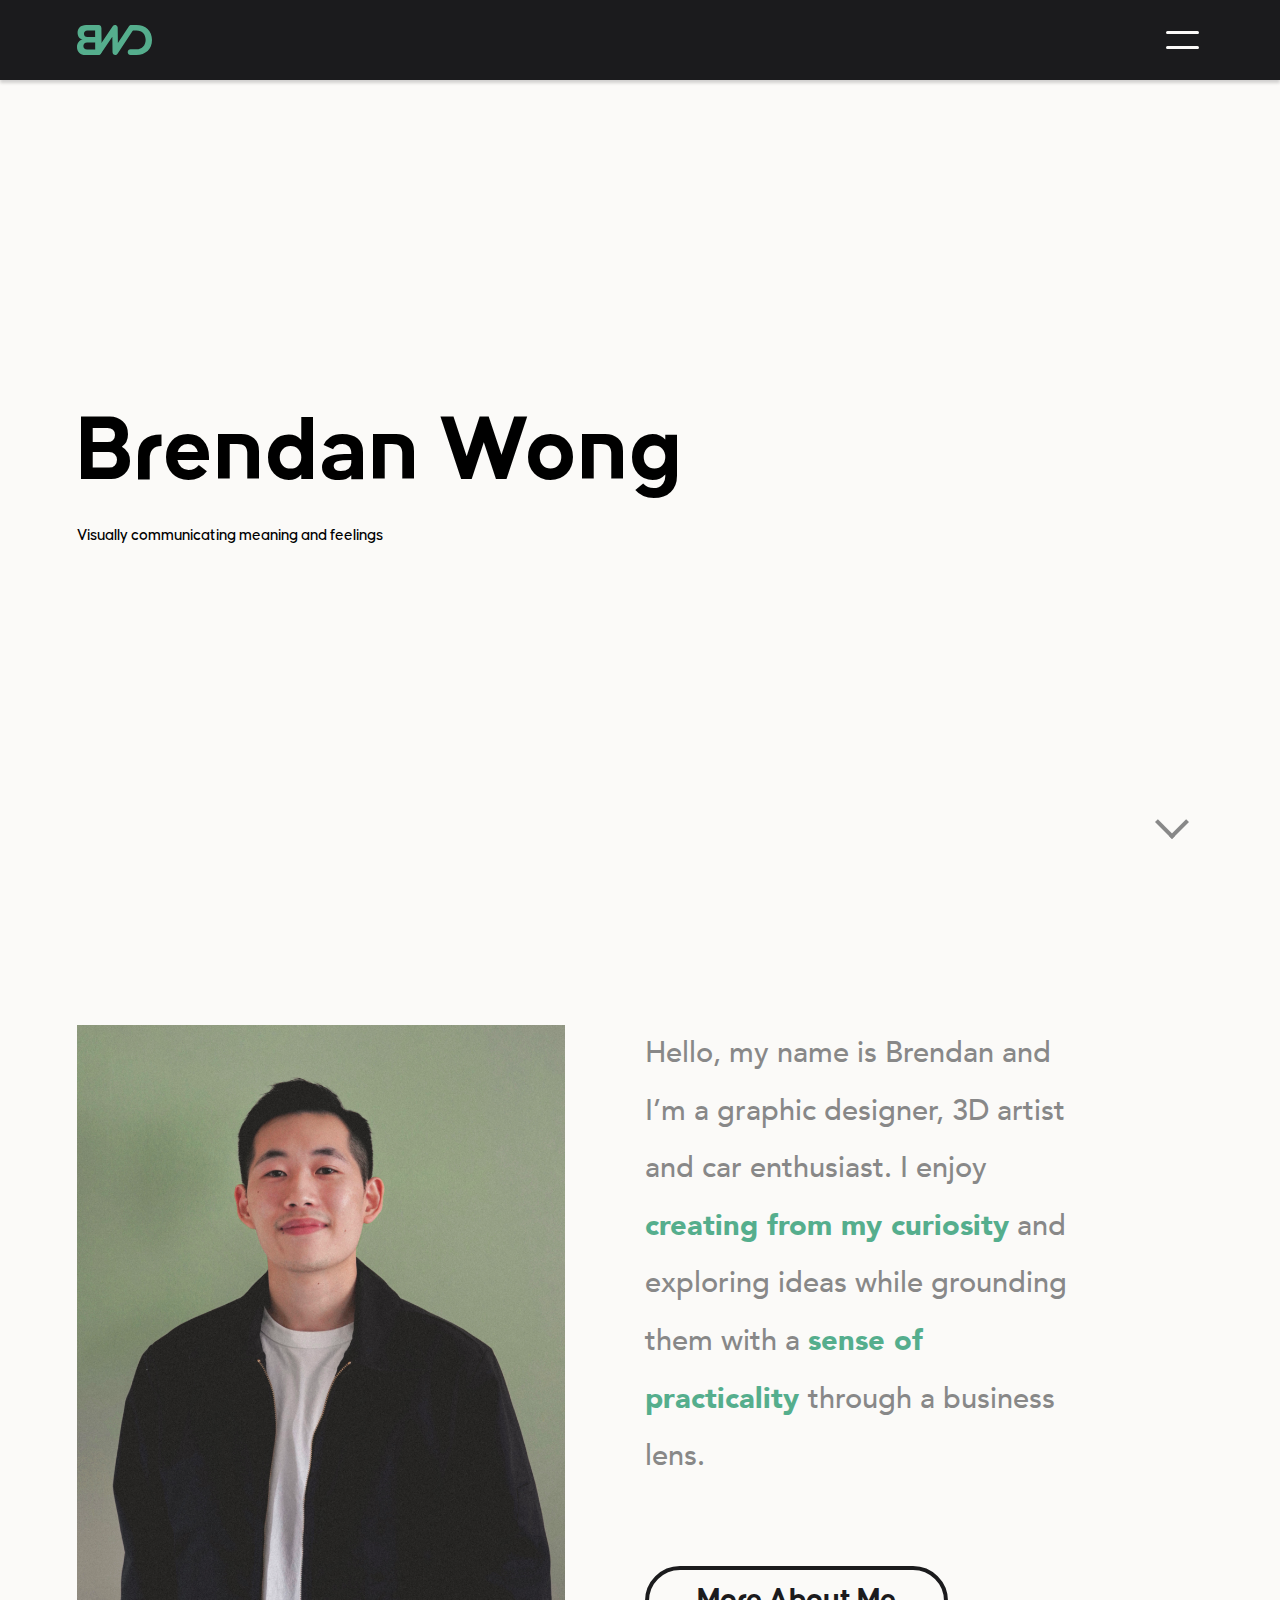
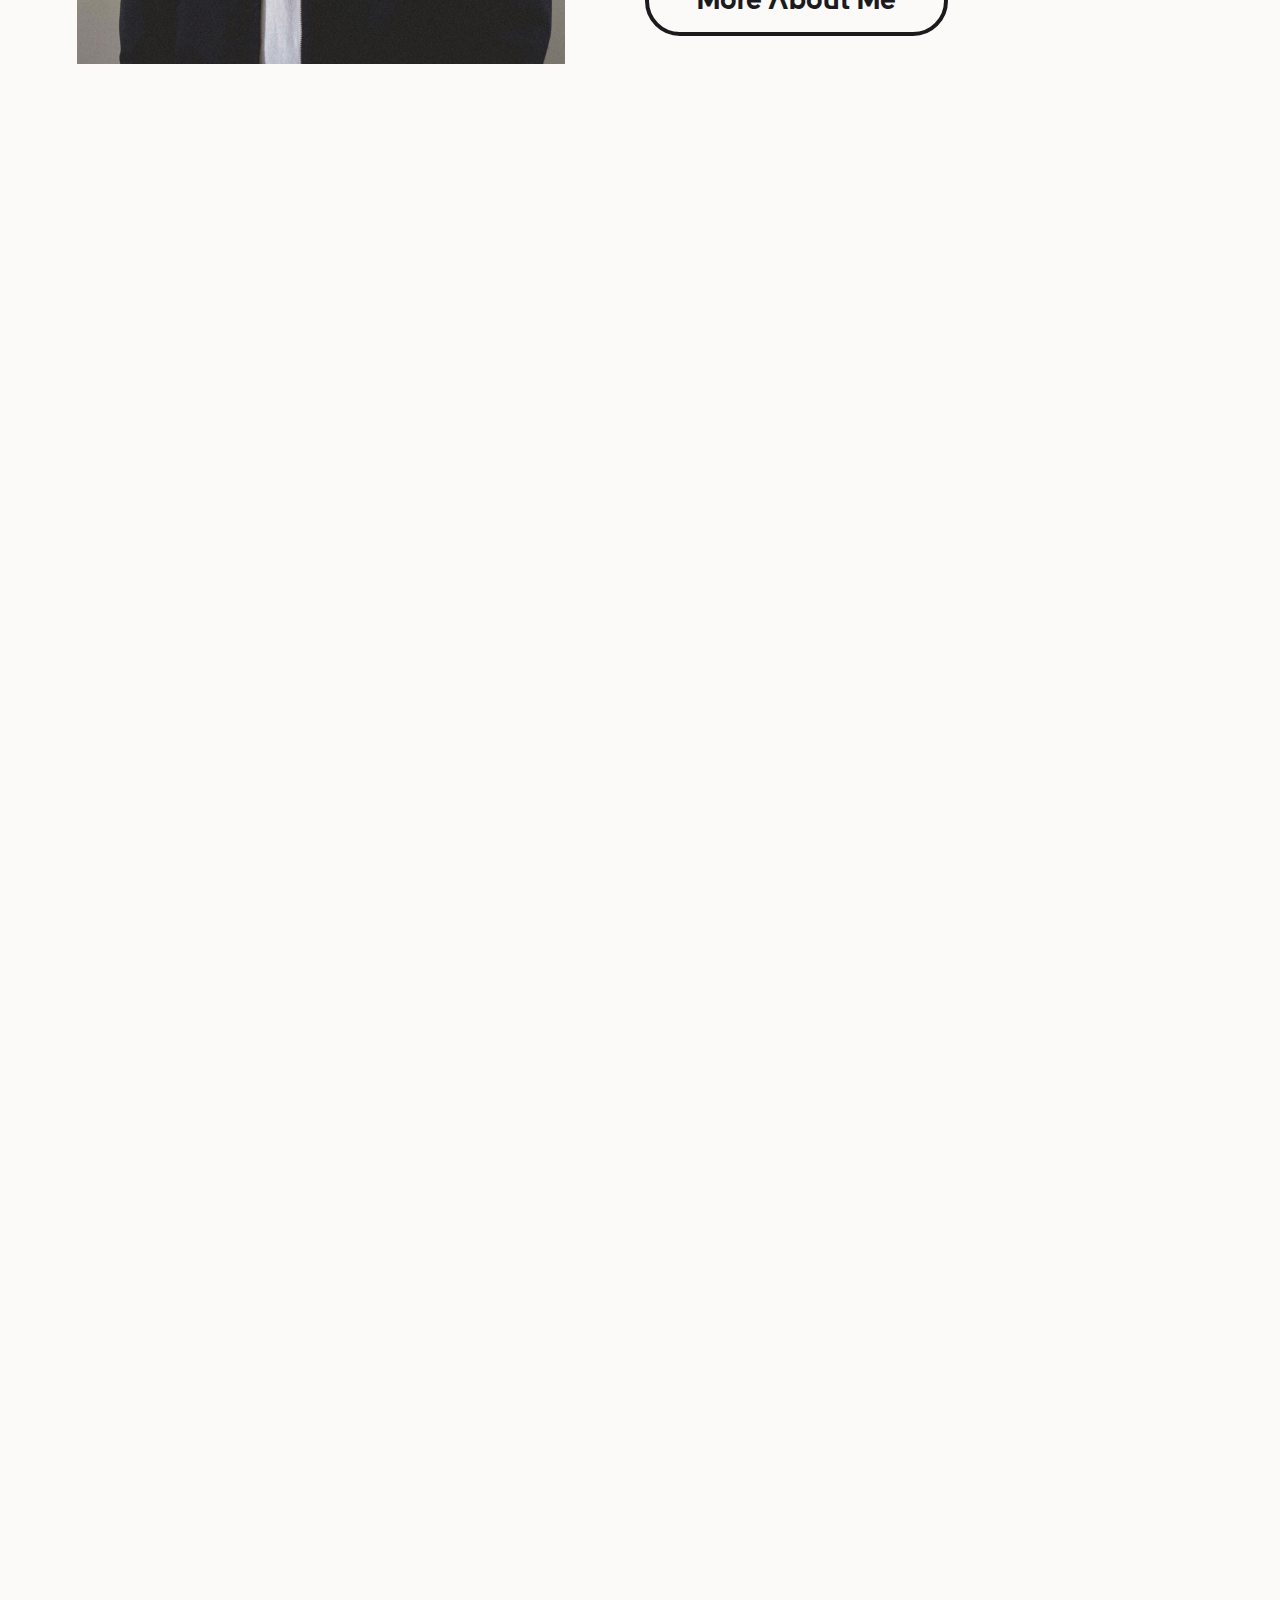
==== commit 43fc6f36: "project cards ux update" ====
--- a/index.html
+++ b/index.html
@@ -92,8 +92,13 @@
                     <img src="assets/images/WavyRacing/cover.jpg" class="cover" alt="Porsche 997 GT3 cup car livery">
                     <div class="myoverlay">
                     <div class="myhovertext">
-                    <h1>Wavy Racing Livery </h1>
-                    <p>Livery Design & Visualization</p>
+                    <div class="projectitle">
+                        <h1>Wavy Racing Livery </h1>
+                        <p>Livery Design & Visualization</p>
+                    </div>
+                    <div class="enterbutton">
+                        <p>view</p>
+                    </div>
                 </div>
                 </div>
                     </a>
@@ -104,8 +109,13 @@
                     <img src="assets/images/Apron/cover.jpg" class="cover" alt="Apron food service website design">
                     <div class="myoverlay">
                         <div class="myhovertext">
+                        <div class="projectitle">
                         <h1>Apron. </h1>
                         <p>UX & Visual Design</p>
+                        </div>
+                        <div class="enterbutton">
+                            <p>view</p>
+                        </div>
                     </div>
                     </div>
                 </a>
@@ -116,8 +126,13 @@
                     <img src="assets/images/InvisionEng/cover.jpg" class="cover" alt="Invision Engineering Solutions Inc Business Card Mockup">
                     <div class="myoverlay">
                         <div class="myhovertext">
+                        <div class="projectitle">
                         <h1>InVision Engineering </h1>
                         <p>Logo Design & Layout Design</p>
+                        </div>
+                        <div class="enterbutton">
+                            <p>view</p>
+                        </div>
                     </div>
                     </div>
                     </a>
@@ -128,8 +143,13 @@
                     <img src="assets/images/WabiSabi/cover.jpg" class="cover" alt="Wabi Sabi Typography Signage & Installation">
                     <div class="myoverlay">
                         <div class="myhovertext">
+                        <div class="projectitle">
                         <h1>Wabi Sabi Signage </h1>
                         <p>Typography & Installation</p>
+                        </div>
+                        <div class="enterbutton">
+                            <p>view</p>
+                        </div>
                     </div>
                     </div>
                     </a>
@@ -140,8 +160,13 @@
                     <img src="assets/images/Jhotrod/cover.jpg" class="cover" alt="Toyota AE86 Levin Rendering inspired by hot rods">
                     <div class="myoverlay">
                         <div class="myhovertext">
+                        <div class="projectitle">
                         <h1>Japanese Hot Rod </h1>
                         <p>3D Modelling & Rendering</p>
+                        </div>
+                        <div class="enterbutton">
+                        <p>view</p>
+                    </div>
                     </div>
                     </div>
                     </a>
--- a/main.css
+++ b/main.css
@@ -340,7 +340,7 @@
     height: 50vh;
     top: 0;
     left: 0;
-    background: linear-gradient(180deg, rgba(123, 140, 133, 0.8) 26%, rgba(111,84,38,0.12) 100%);
+    background: linear-gradient(180deg, rgba(95, 95, 95, 0.12) 10%, rgba(72, 91, 83, 0.9) 100%);
 }
 
 .myoverlay:hover {
@@ -349,8 +349,14 @@
 }
 
 .myhovertext {
-    padding-block: min(50vh, 3rem);
+    display: flex;
+    flex-wrap: wrap;
+    padding-block: min(50vh, 12.5rem);
     padding-inline: min(50vw, 1rem);
+}
+
+.projecttitle {
+flex-direction: column;
 }
 
 .myhovertext h1 {
@@ -364,6 +370,31 @@
     font-size: var(--fs-400);
     color: var(--clr-base-100);
 }
+
+.enterbutton {
+    margin: 4rem 0 auto auto;
+    padding: 0.1rem 4rem;
+    background-color: transparent;
+    border: 0.3rem var(--clr-base-100);
+    border-style: solid;
+    border-radius: 5rem;
+    border-radius: 5rem;
+   
+}
+
+.enterbutton p {
+    color: var(--clr-base-100);
+    font-family: var(--ff-accent);
+    font-feature-settings: "aalt";
+    text-align: center;
+    font-weight: 600;
+    font-size: var(--fs-s);  
+}
+
+.enterbutton:hover {
+    background-color: var(--clr-primary-200);
+}
+
 
 /* about page */
 /* text & image */
@@ -616,7 +647,7 @@
 
 }
 
-@media (max-width:62.5em) {
+@media (max-width:93.75em) {
 :root {
         --fs-50: 0.64rem;
         --fs-100: 1rem;
@@ -651,26 +682,16 @@
           border-right: 0.25rem var(--clr-base-500) solid;
           border-bottom: 0.25rem var(--clr-base-500) solid;
         }
-    /* short bio section */
-    .aboutme {
-        flex-direction: column;
-    }
-
-    .aboutme img,
-    .aboutmetext {
-        padding: 1rem 0;
-    }
-
-    .aboutmetext p {
-        font-size: var(--fs-400);
-    }
-
-    .aboutbutton {
-        width: 100%;
-    }
-
+
+    /* project cards */
     .card:hover{
         transform: translateY(0);
+    }
+    .myoverlay {
+        opacity: 1;
+    }
+    .myhovertext {
+        padding-block: min(50vh, 16rem);
     }
 
     /* about page */
@@ -719,4 +740,37 @@
     .footer-right {
         margin-right: 5rem;
     }
+
+    @media (max-width:62.5em) {
+
+        /* short bio section */
+    .aboutme {
+        flex-direction: column;
+    }
+
+    .aboutme img,
+    .aboutmetext {
+        padding: 1rem 0;
+    }
+
+    .aboutmetext p {
+        font-size: var(--fs-400);
+    }
+
+    .aboutbutton {
+        width: 100%;
+    }
+    }
+
+    @media (max-width:46.873rem) {
+        .myhovertext {
+            display: block;
+            padding-block: min(50vh, 15rem);
+            padding-inline: min(50vw, 1rem);
+        }
+
+        .enterbutton {
+            opacity: 0;
+        }
+    }
 }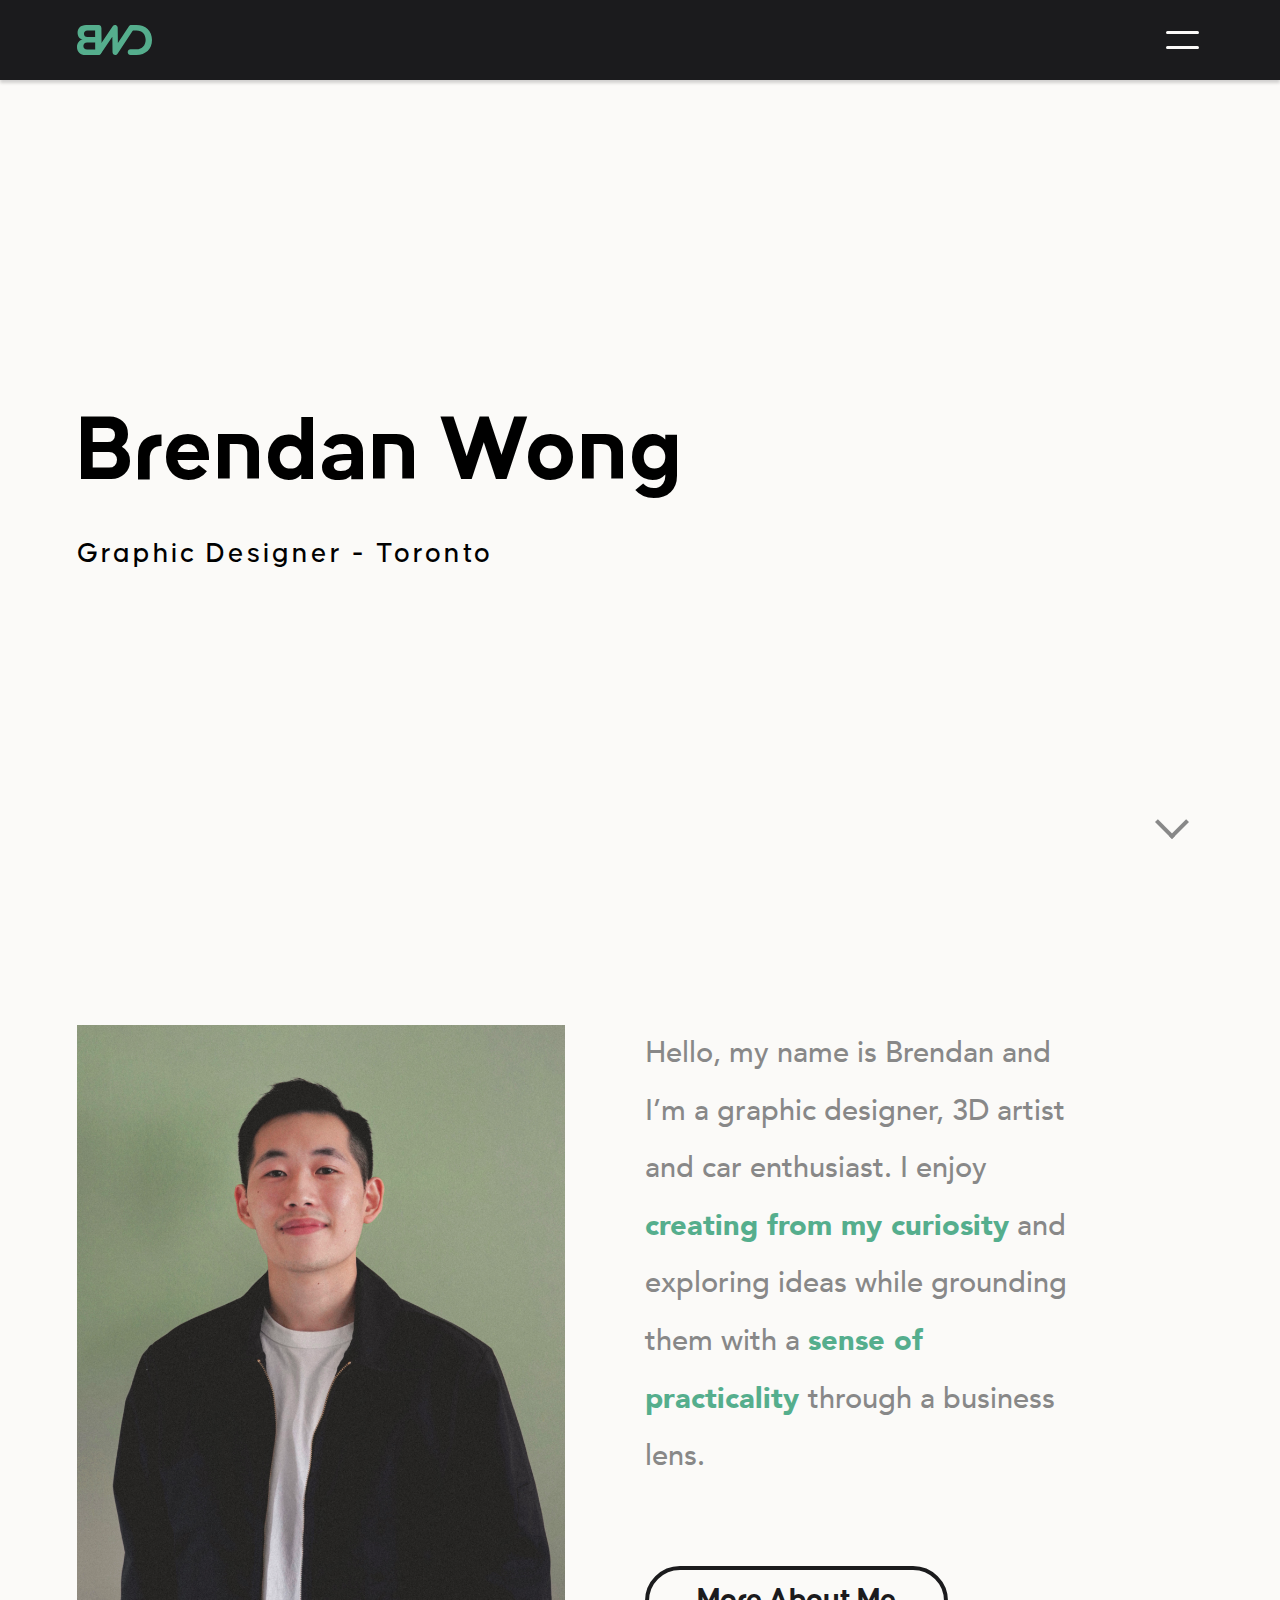
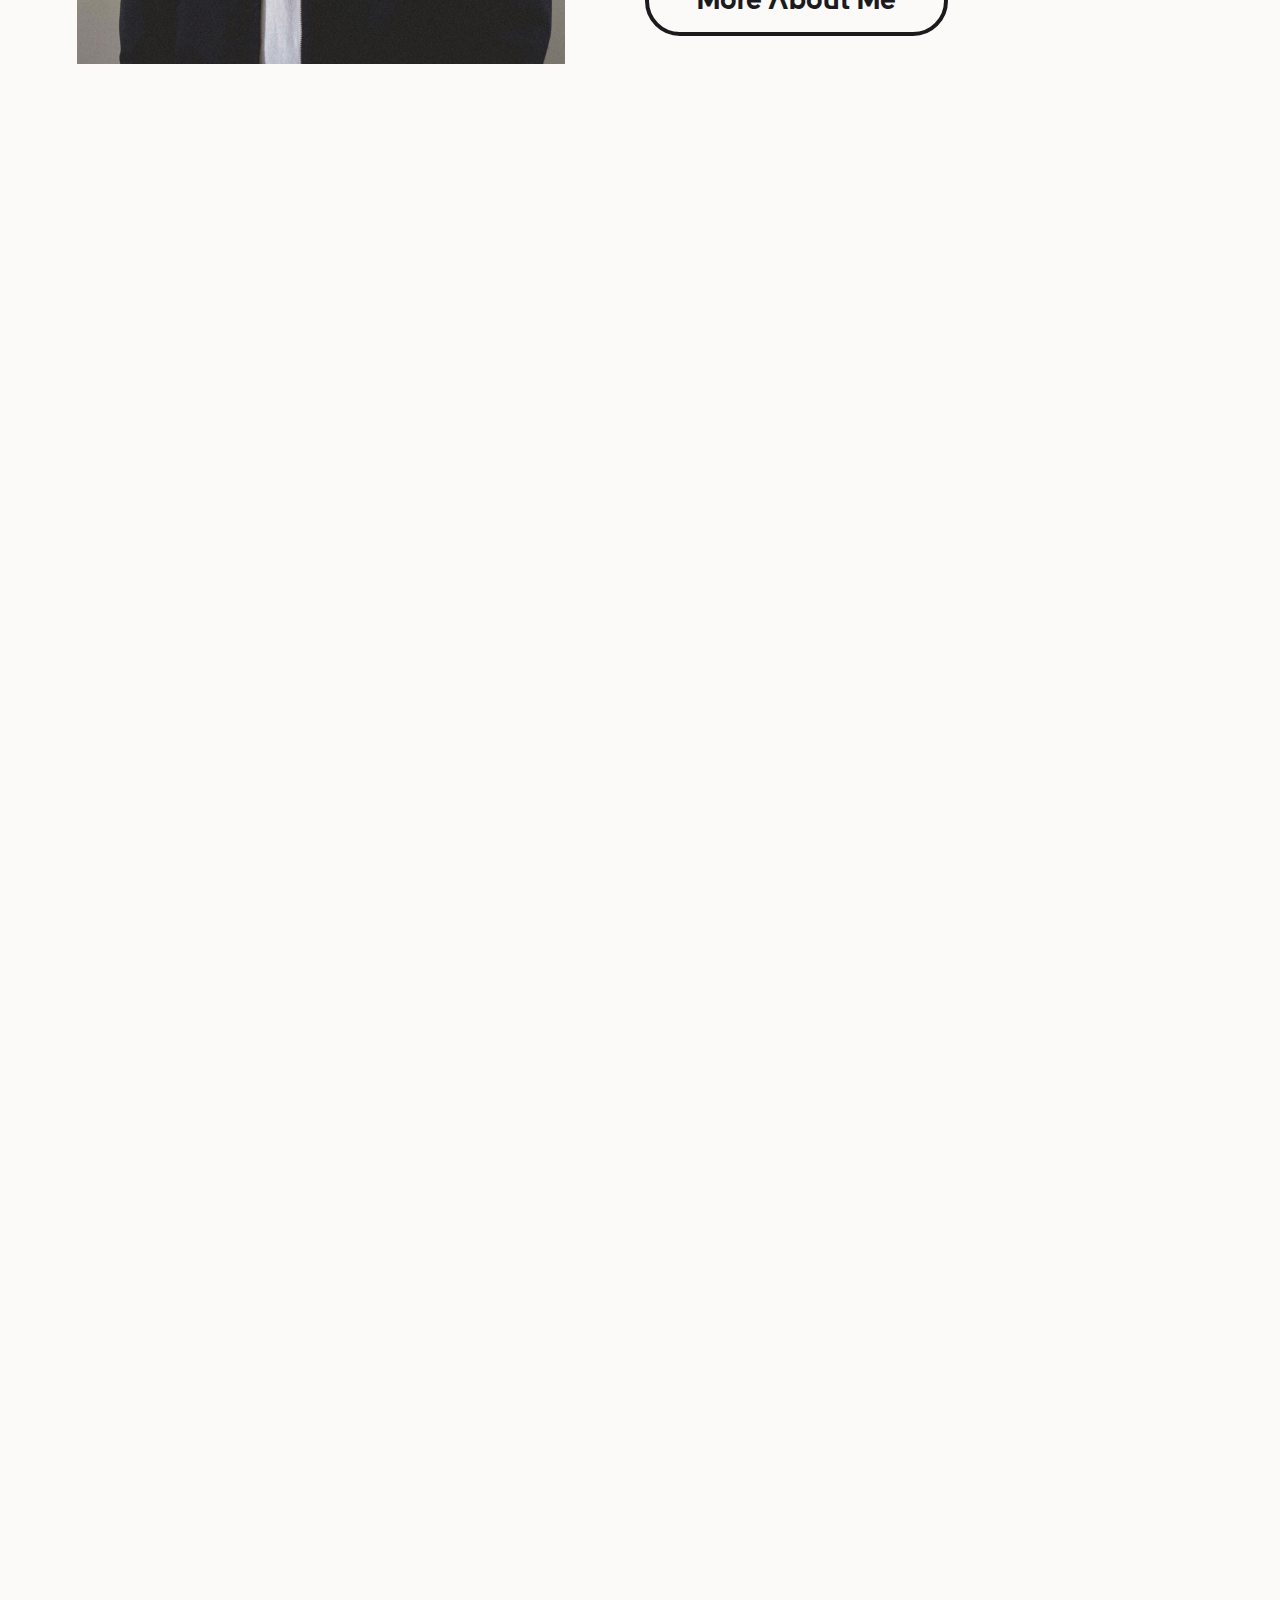
==== commit 7cf3eb8d: "hero title change" ====
--- a/index.html
+++ b/index.html
@@ -46,7 +46,7 @@
                 <div class="container">
                     <div class="herotext">
                         <h1>Brendan Wong</h1>
-                        <h3>Visually communicating meaning and feelings</h3>
+                        <h3>Graphic Designer - Toronto</h3>
                     </div>
                     <a href="#nextsection" class="arrow"></a>
                   
--- a/main.css
+++ b/main.css
@@ -351,7 +351,7 @@
 .myhovertext {
     display: flex;
     flex-wrap: wrap;
-    padding-block: min(50vh, 12.5rem);
+    padding-block: min(50vh, 25vh);
     padding-inline: min(50vw, 1rem);
 }
 
@@ -373,7 +373,7 @@
 
 .enterbutton {
     margin: 4rem 0 auto auto;
-    padding: 0.1rem 4rem;
+    padding: 0.1rem 3.5rem;
     background-color: transparent;
     border: 0.3rem var(--clr-base-100);
     border-style: solid;
@@ -647,7 +647,7 @@
 
 }
 
-@media (max-width:93.75em) {
+@media (max-width:90em) {
 :root {
         --fs-50: 0.64rem;
         --fs-100: 1rem;
@@ -670,11 +670,7 @@
 
     /* main page */
     /* hero section */
-    .herotext h3 {
-        font-size: var(--fs-m)/0.3;
-        letter-spacing: 0rem;
-        line-height: 8vh;
-    }
+    
     .arrow {
           width: 1.5rem;
           height: 1.5rem;
@@ -691,7 +687,7 @@
         opacity: 1;
     }
     .myhovertext {
-        padding-block: min(50vh, 16rem);
+        padding-block: min(100vh, 28vh);
     }
 
     /* about page */
@@ -762,10 +758,15 @@
     }
     }
 
-    @media (max-width:46.873rem) {
+    @media (max-width:46rem) {
+        .herotext h3 {
+            font-size: var(--fs-m)/0.3;
+            letter-spacing: 0rem;
+            line-height: 8vh;
+        }
         .myhovertext {
             display: block;
-            padding-block: min(50vh, 15rem);
+            padding-block: min(100vh, 16vh);
             padding-inline: min(50vw, 1rem);
         }
 
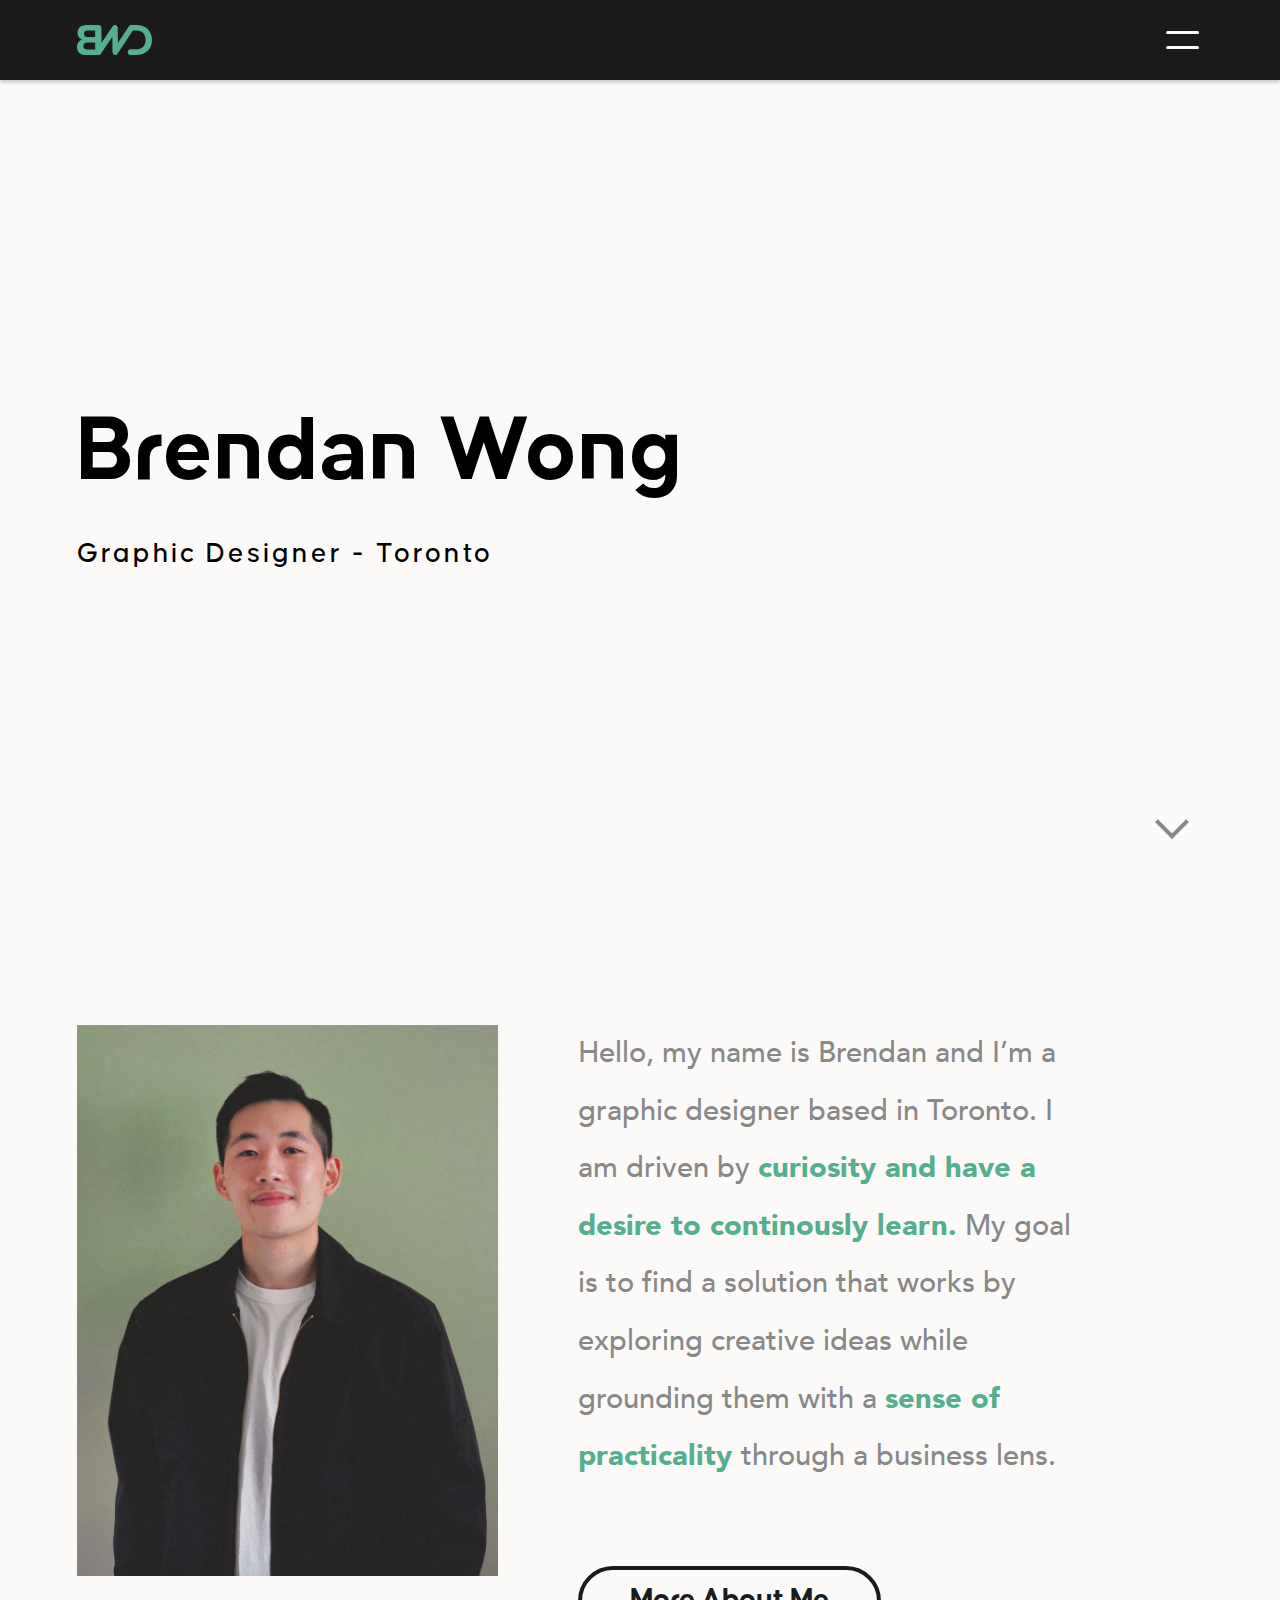
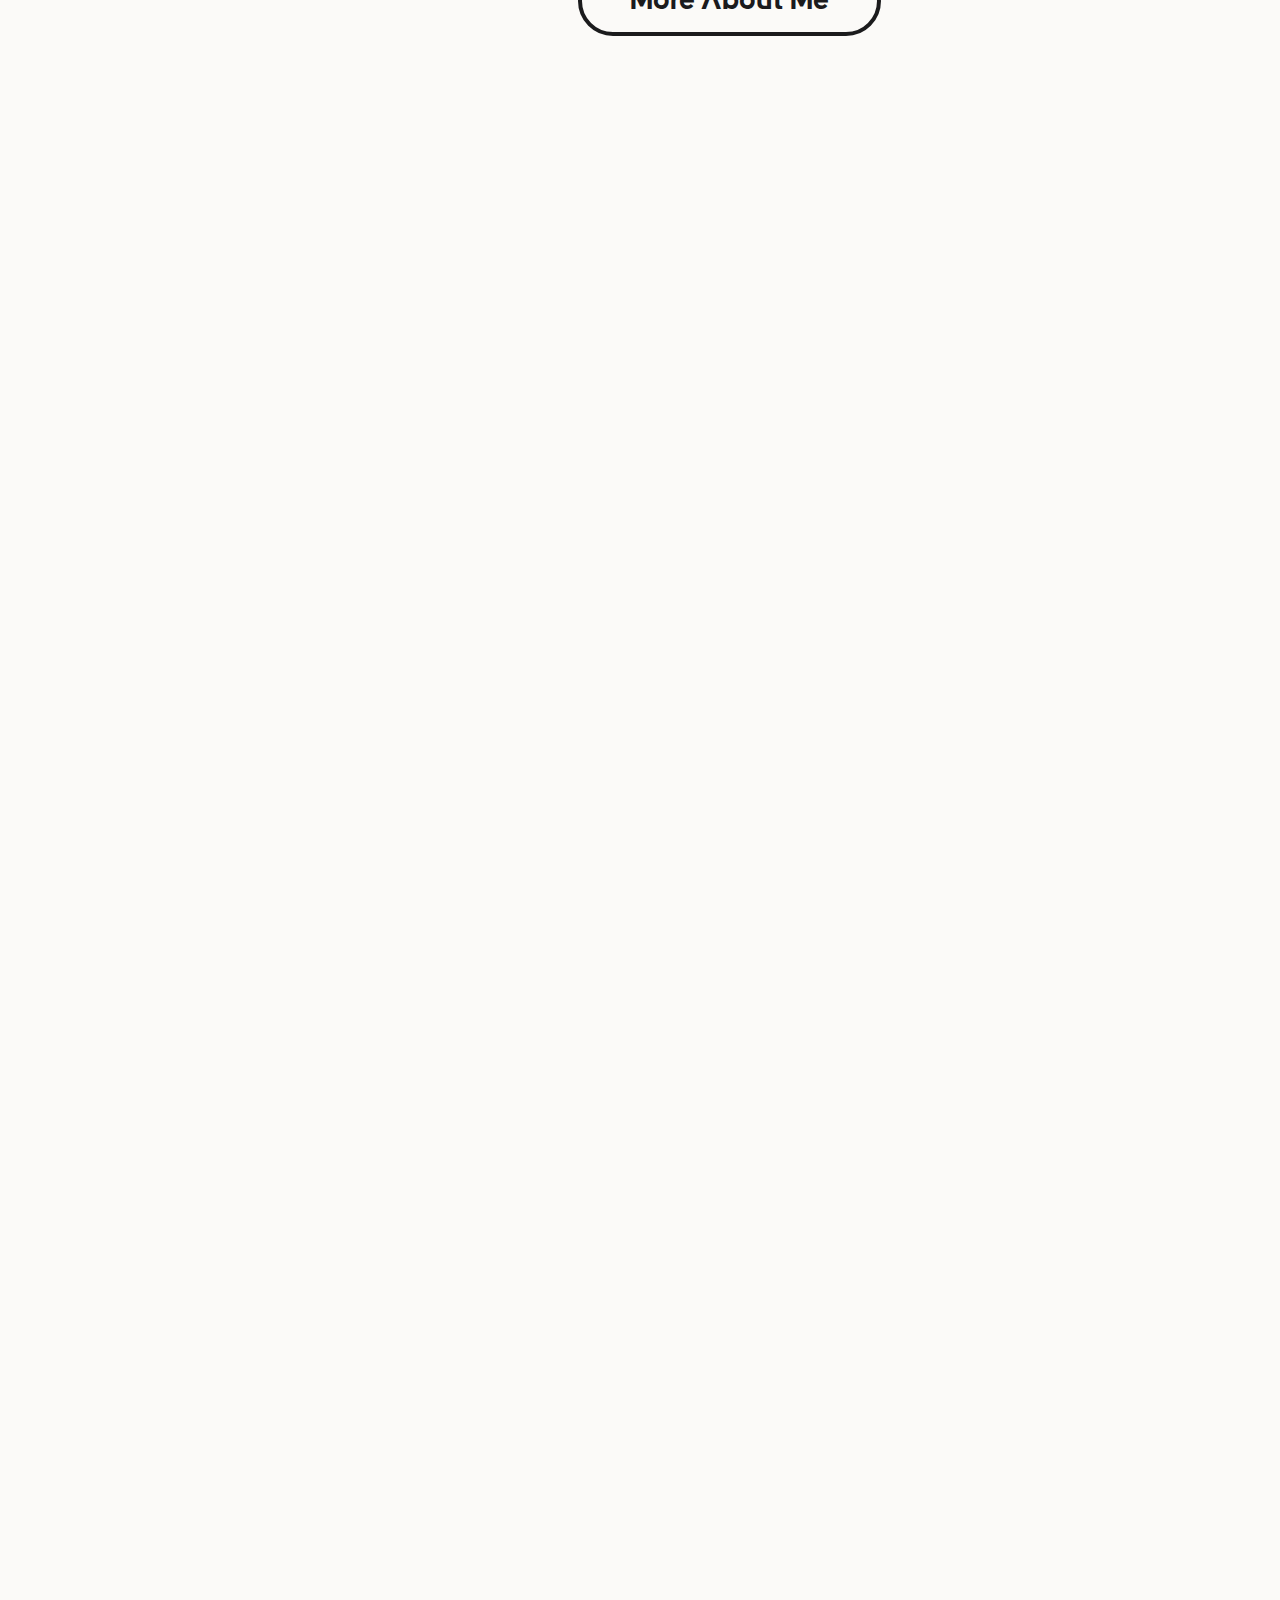
==== commit c3ffbb7a: "simplification #1" ====
--- a/index.html
+++ b/index.html
@@ -1,6 +1,15 @@
 <!DOCTYPE html>
 <html lang="en">
 <head>
+    <!-- Google tag (gtag.js) -->
+<script async src="https://www.googletagmanager.com/gtag/js?id=G-JS0YKS5KK3"></script>
+<script>
+  window.dataLayer = window.dataLayer || [];
+  function gtag(){dataLayer.push(arguments);}
+  gtag('js', new Date());
+
+  gtag('config', 'G-JS0YKS5KK3');
+</script>
     <meta charset="UTF-8">
     <meta http-equiv="X-UA-Compatible" content="IE=edge">
     <meta name="viewport" content="width=device-width, initial-scale=1.0">
@@ -63,7 +72,7 @@
             </div>
             <div class="aboutmetext">
                 <p>
-                   Hello, my name is Brendan and I’m a graphic designer, 3D artist and car enthusiast. I enjoy <span>creating from my curiosity</span> and exploring ideas while grounding them with a <span> sense of practicality </span>through a business lens.</p>
+                   Hello, my name is Brendan and I’m a graphic designer based in Toronto. I am driven by <span>curiosity and have a desire to continously learn.</span> My goal is to find a solution that works by exploring creative ideas while grounding them with a <span> sense of practicality </span>through a business lens.</p>
                         <a href="about.html">
                             <div class="aboutbutton">
                      <p>More About Me</p>
@@ -205,7 +214,7 @@
             </div>
             </div>
             <div class="lasttext">
-                <p>Copyright © 2022 Designed & Coded by Brendan Wong</p>
+                <p>Copyright © 2023 Designed & Coded by Brendan Wong</p>
             </div>
             </div>
     </footer>
--- a/main.css
+++ b/main.css
@@ -351,8 +351,8 @@
 .myhovertext {
     display: flex;
     flex-wrap: wrap;
-    padding-block: min(50vh, 25vh);
-    padding-inline: min(50vw, 1rem);
+    margin-block: min(50vh, 25vh);
+    margin-inline: min(50vw, 1rem);
 }
 
 .projecttitle {
@@ -687,7 +687,7 @@
         opacity: 1;
     }
     .myhovertext {
-        padding-block: min(100vh, 28vh);
+        margin-block: clamp(10rem, 13rem, 50vh);
     }
 
     /* about page */
@@ -766,8 +766,8 @@
         }
         .myhovertext {
             display: block;
-            padding-block: min(100vh, 16vh);
-            padding-inline: min(50vw, 1rem);
+            margin-block: min(100vh, 14vh);
+            margin-inline: min(50vw, 1rem);
         }
 
         .enterbutton {
